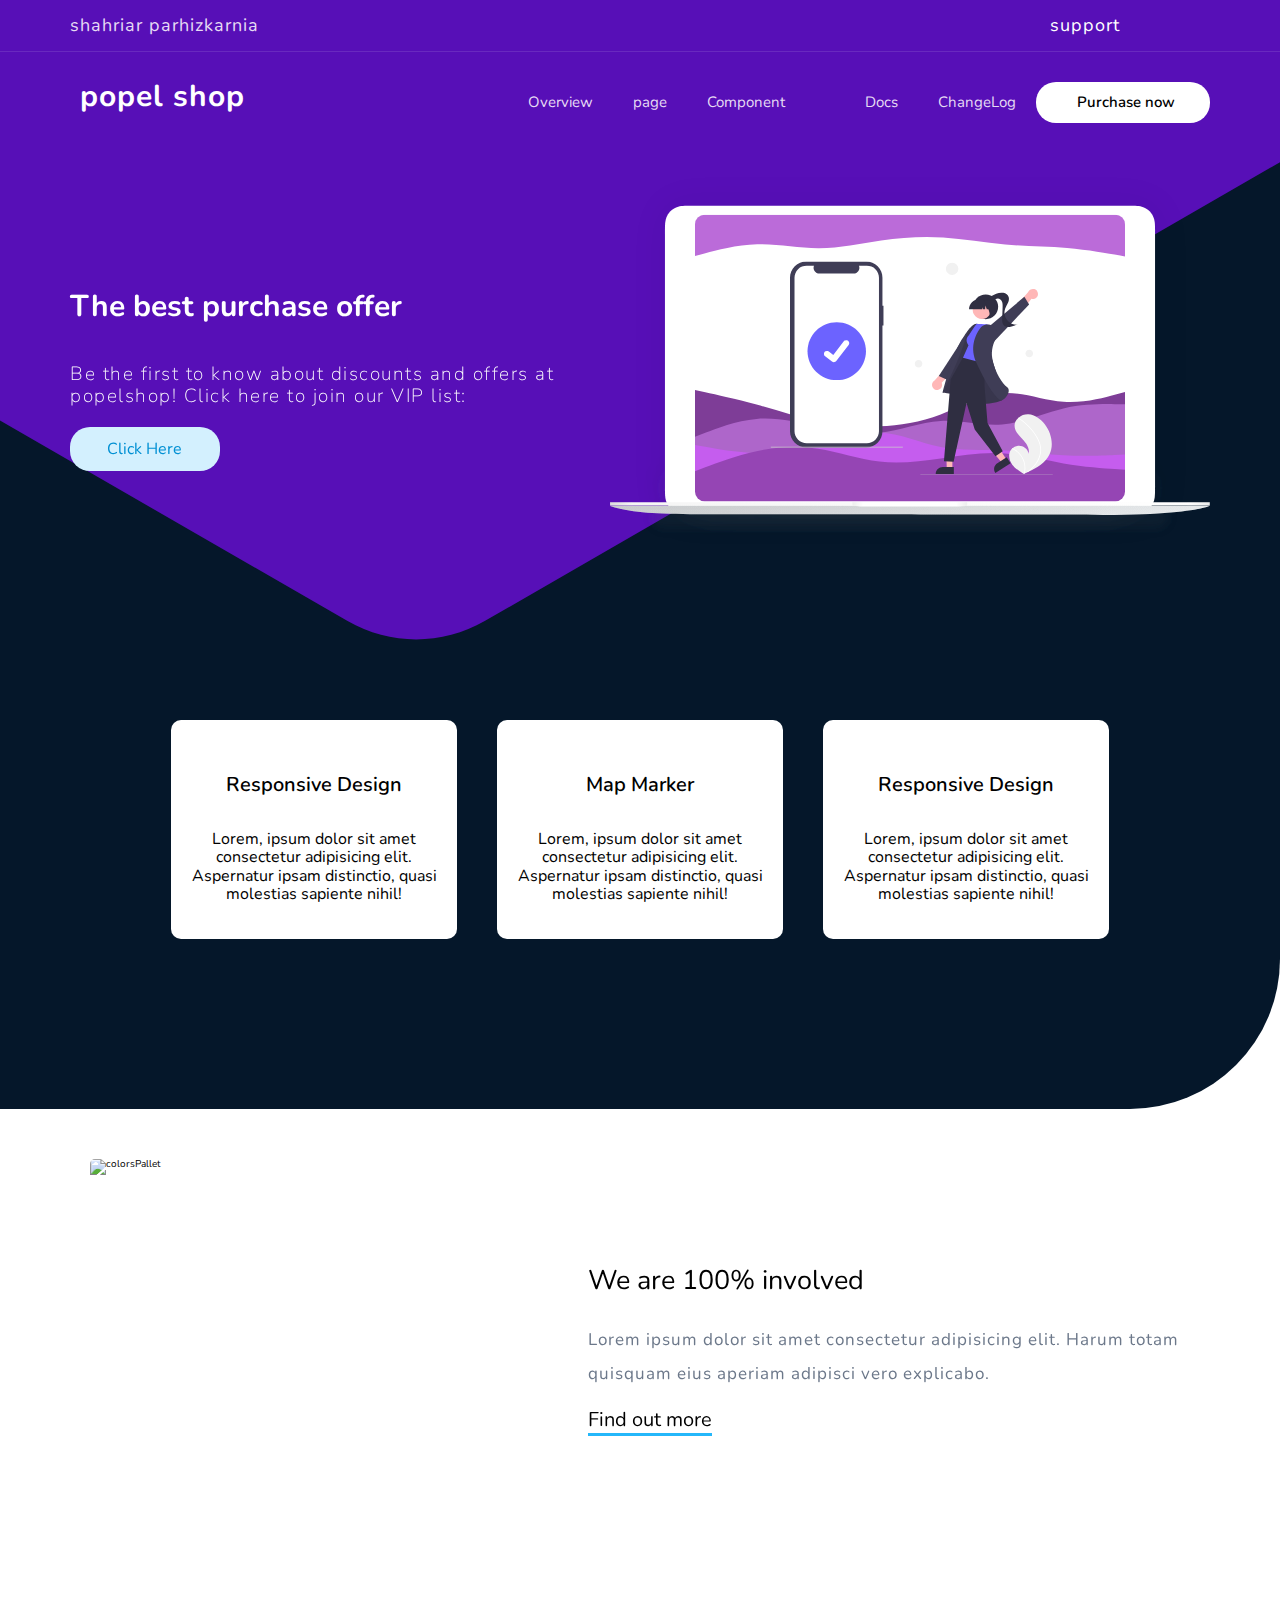
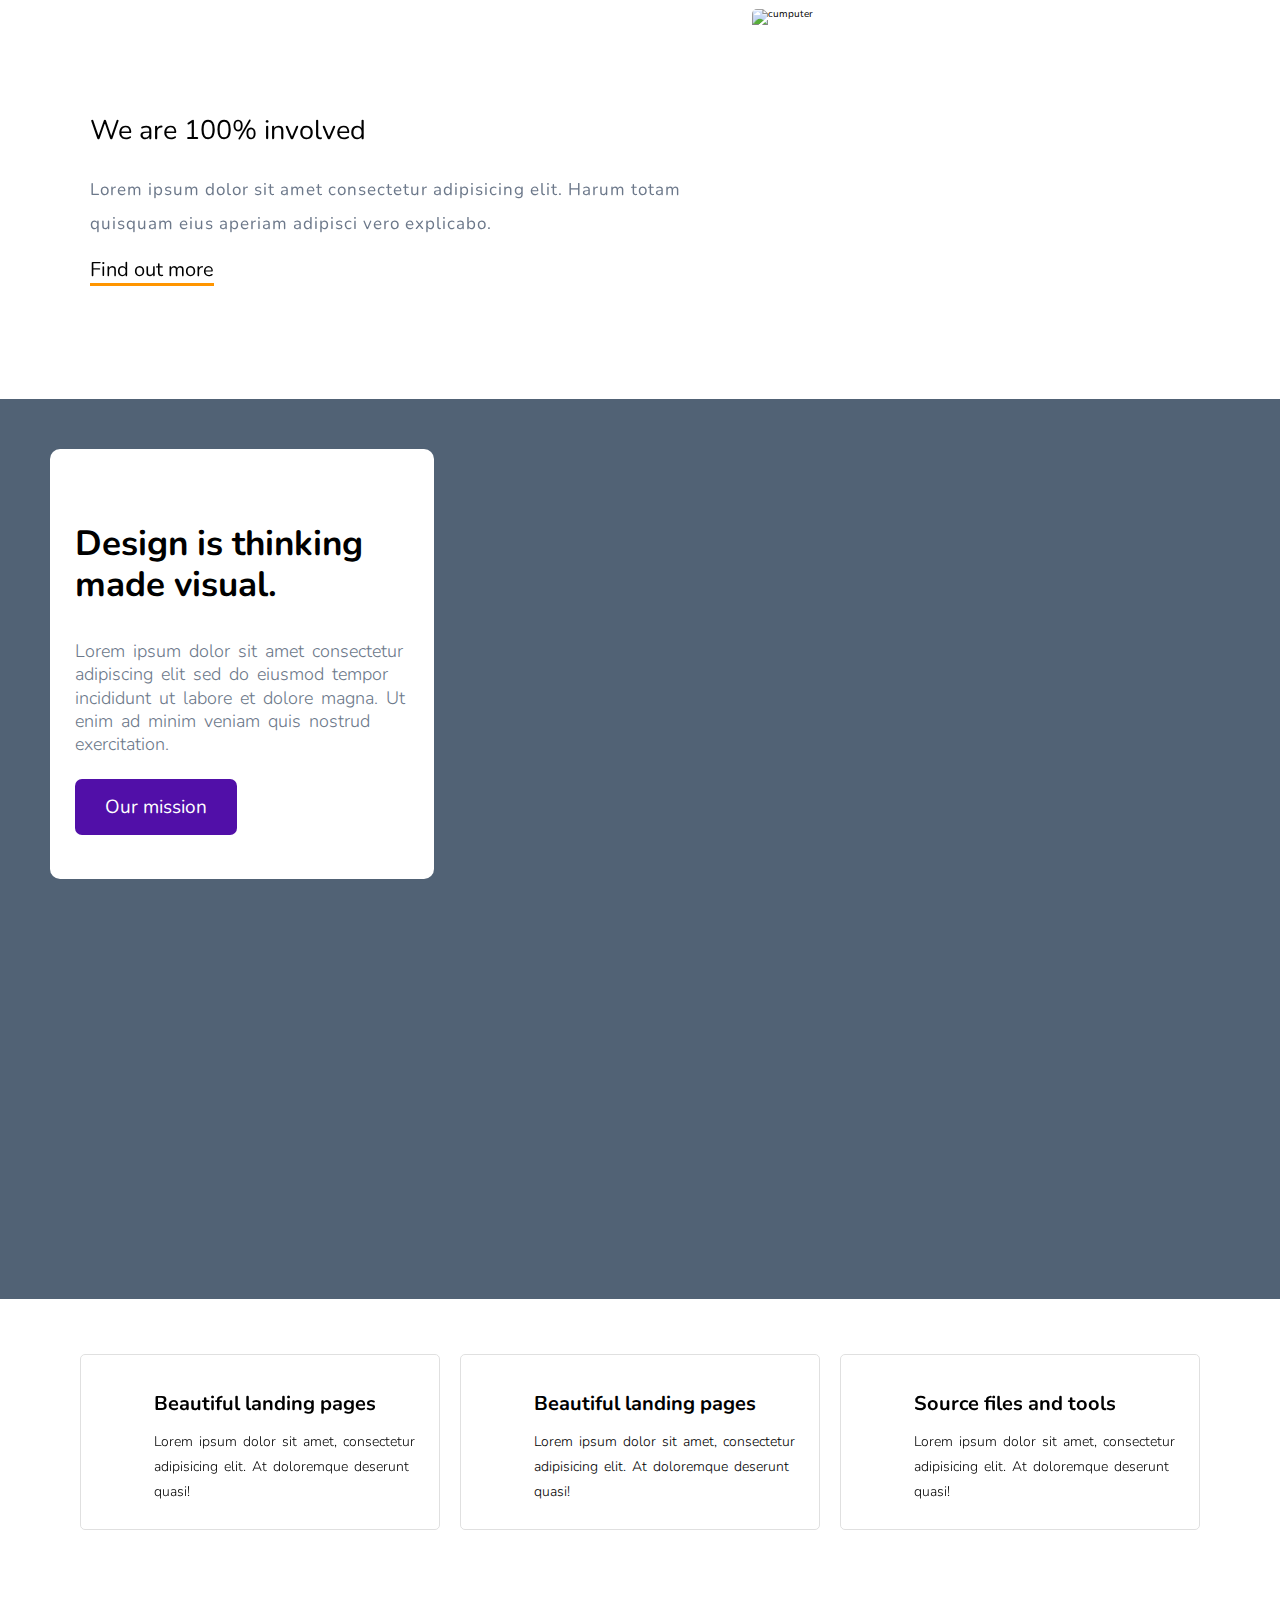
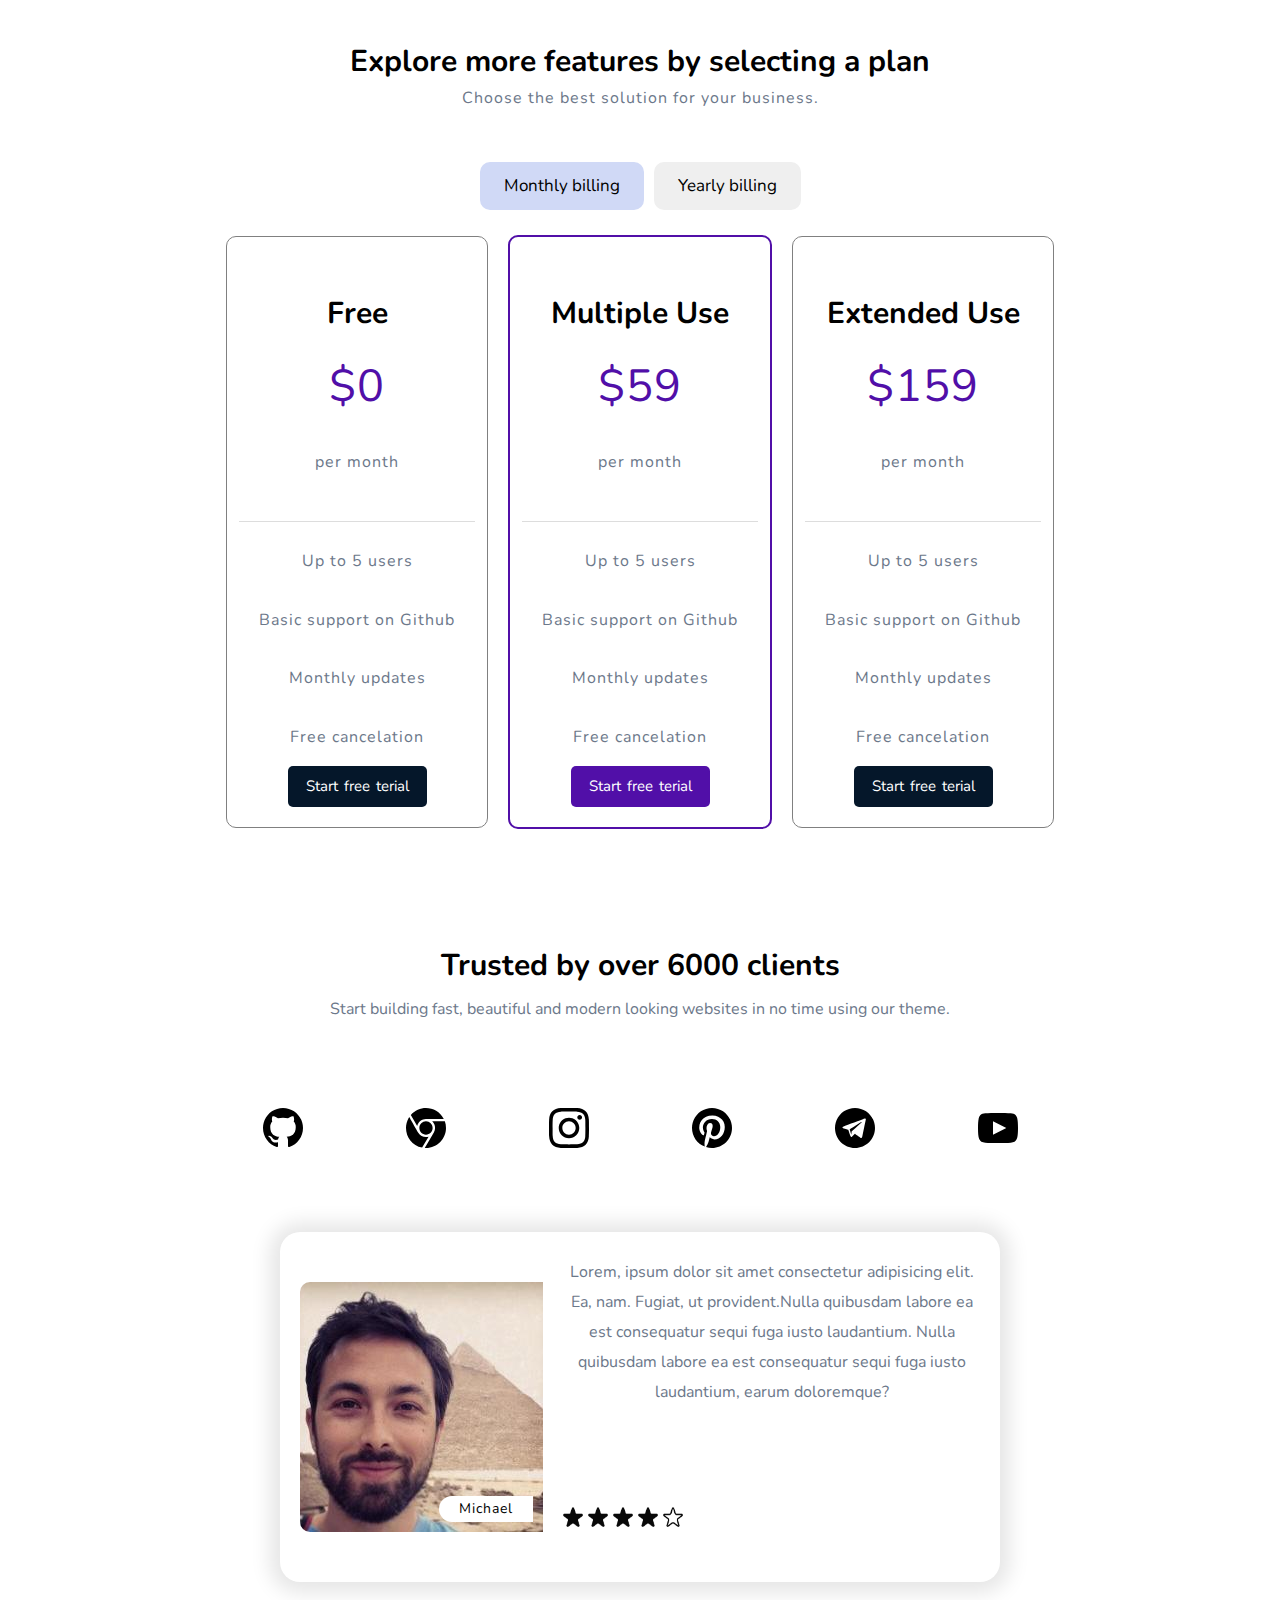
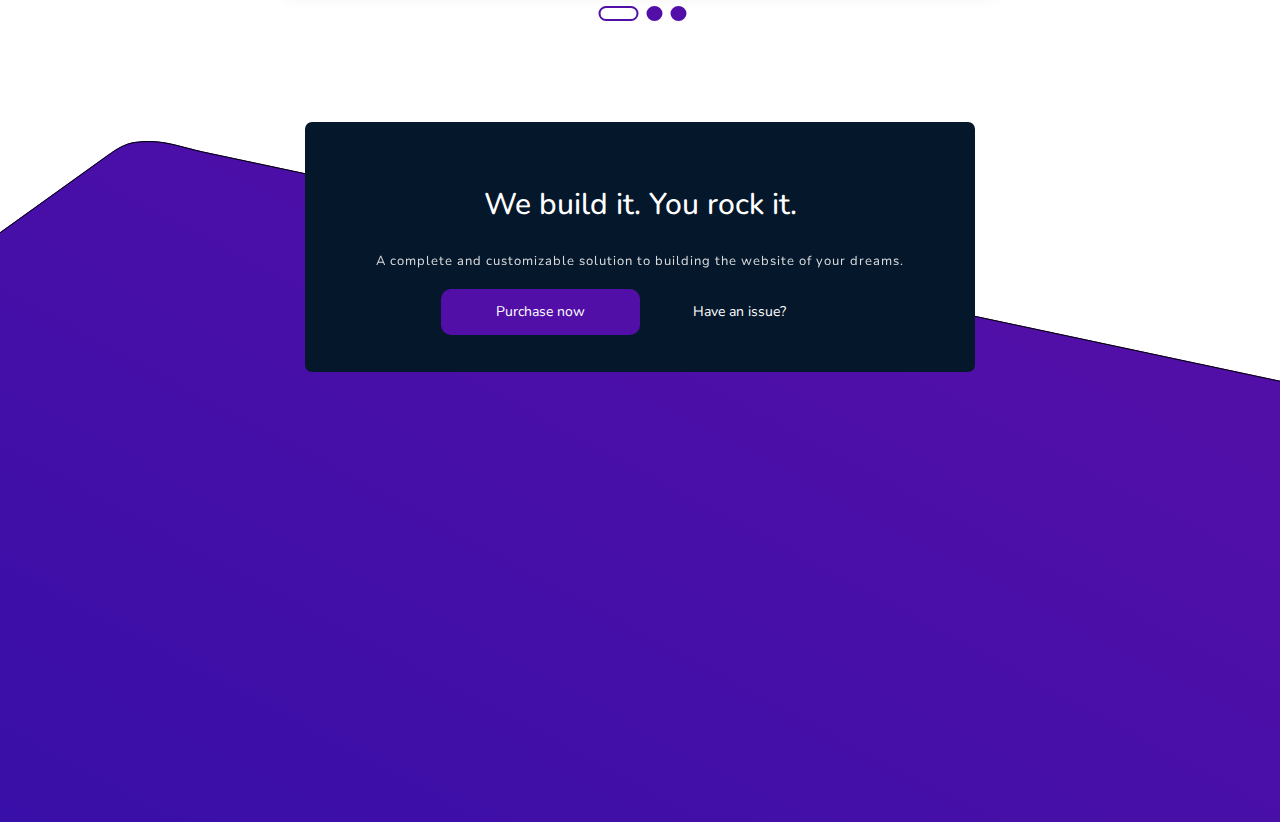
==== index.html @ 075097f4 "ok" ====
<!DOCTYPE html>
<html lang="en">
  <head>
    <meta charset="UTF-8" />
    <meta http-equiv="X-UA-Compatible" content="IE=edge" />
    <meta name="viewport" content="width=device-width, initial-scale=1.0" />
    <title>Document</title>
    <link
      rel="stylesheet"
      href="https://pro.fontawesome.com/releases/v5.10.0/css/all.css"
      integrity="sha384-AYmEC3Yw5cVb3ZcuHtOA93w35dYTsvhLPVnYs9eStHfGJvOvKxVfELGroGkvsg+p"
      crossorigin="anonymous"
    />
    <link rel="stylesheet" href="https://unpkg.com/aos@next/dist/aos.css" />
    <link rel="stylesheet" href="style.css" />
    <link rel="stylesheet" href="normalize.css">
  </head>
  <body>
    <header class="navBar-parent">
      <div class="navBar-svg">
        <div class="nav-head max-width-1140">
          <div class="">
            <span class="nav-head-txt">shahriar parhizkarnia</span>
          </div>
          <div class="">
            <span class="nav-head-txt fas-hover">support</span>
            <a href="https:google.com"><i class="fas fa-search"></i></a>
            <a href="https:google.com"><i class="fas fa-shopping-cart"></i></a>
            <a href="https:google.com"><i class="fas fa-user-alt"></i></a>
          </div>
        </div>
        <div class="line"></div>
        
        <div class="mobile-menu__screen"></div>
        <nav id="sidenav" class="nav-bottom max-width-1140 sidenav ">
              <div class="fab-logo">
                <div class="">
                  <i class="fab fa-atlassian"></i>
                  <span class="logo-text">popel shop</span>
                </div>
              <img id="mav-menu"  class="nav-menu " width="30px" height="30px" src="./svg/menu.svg"alt="">
            </div>
          <nav id="nav-bottom-list" class="nav-bottom-list">
            <ul class="">
              <a href="https://google.com"><li>Overview</li></a>
              <li class="nav-page-style">
                page
           
                <ul class="dropdown ">
                    <div class="dropdown-parent">
                      <img src="./svg/landingpage.svg" alt="" />
                      <div class="dropdown-child">
                        <p>Landing Page</p>
                        <span>Create your Landing page.</span>
                      </div>
                    </div>
                    <div class="dropdown-parent">
                      <img src="./svg/secoundarypage.svg" alt="" />
                      <div class="dropdown-child">
                        <p>Secondary Pages</p>
                        <span>Create your Secondary Pages.</span>
                      </div>
                    </div>
                    <div class="dropdown-parent">
                      <a href="https://google.com">
                      <img src="./svg/accountpage.svg" alt="" />
                      <div class="dropdown-child">
                        <p>Account Pages</p>
                        <span>Account management made easy.</span>
                      </a>
                      </div>
                    </div>
                    <div class="dropdown-parent">
                      <img src="./svg/shoppage.svg" alt="" />
                      <div class="dropdown-child">
                        <p>Shop Pages</p>
                        <span>Explore the full ecommerce website flow.</span>
                      </div>
                    </div>
                </ul>
              </li>
              <li>Component</li>
            </ul>
            <ul>
              <li>Docs</li>
              <li>ChangeLog</li>
              <div class="badge-purchase">
                <i class="fas fa-shopping-cart"></i>
                <a href="#plan"><li>Purchase now</li></a>
              </div>
            </ul>
          </nav>
        </nav>
        <div class="banner-grid max-width-1140 max-width-500 ">
          <div class="banner-text" data-aos="fade-right">
            <h4>The best purchase offer</h4>
            <p>
              Be the first to know about discounts and offers at popelshop! Click here to join our VIP list:
            </p>
            <a href="https://github.com/shahriarph" class="badge-button-header">Click Here</a>
          </div>
          <div class="banner-svg">
            <img class="loptop-svg" src="./svg/loptop.svg" alt="" />
  
            <svg class="peopel" width="900" height="600" viewBox="0 0 900 600" fill="none" xmlns="http://www.w3.org/2000/svg">
              <g id="layered-waves-haikei 1">
              <g clip-path="url(#clip0_0_3)">
              <path id="Vector" d="M0 367L21.5 371.7C43 376.3 86 385.7 128.8 397.5C171.7 409.3 214.3 423.7 257.2 432.5C300 441.3 343 444.7 385.8 442.8C428.7 441 471.3 434 514.2 418C557 402 600 377 642.8 373.7C685.7 370.3 728.3 388.7 771.2 391.8C814 395 857 383 878.5 377L900 371V601H878.5C857 601 814 601 771.2 601C728.3 601 685.7 601 642.8 601C600 601 557 601 514.2 601C471.3 601 428.7 601 385.8 601C343 601 300 601 257.2 601C214.3 601 171.7 601 128.8 601C86 601 43 601 21.5 601H0V367Z" fill="#7E3D97"/>
              <path id="Vector_2" d="M0 465L21.5 456.5C43 448 86 431 128.8 427.5C171.7 424 214.3 434 257.2 443.3C300 452.7 343 461.3 385.8 456.7C428.7 452 471.3 434 514.2 431.7C557 429.3 600 442.7 642.8 439.2C685.7 435.7 728.3 415.3 771.2 405.5C814 395.7 857 396.3 878.5 396.7L900 397V601H878.5C857 601 814 601 771.2 601C728.3 601 685.7 601 642.8 601C600 601 557 601 514.2 601C471.3 601 428.7 601 385.8 601C343 601 300 601 257.2 601C214.3 601 171.7 601 128.8 601C86 601 43 601 21.5 601H0V465Z" fill="#AE66CA"/>
              <path id="Vector_3" d="M0 482L21.5 486C43 490 86 498 128.8 499.2C171.7 500.3 214.3 494.7 257.2 483.2C300 471.7 343 454.3 385.8 455.8C428.7 457.3 471.3 477.7 514.2 486.2C557 494.7 600 491.3 642.8 493C685.7 494.7 728.3 501.3 771.2 503.7C814 506 857 504 878.5 503L900 502V601H878.5C857 601 814 601 771.2 601C728.3 601 685.7 601 642.8 601C600 601 557 601 514.2 601C471.3 601 428.7 601 385.8 601C343 601 300 601 257.2 601C214.3 601 171.7 601 128.8 601C86 601 43 601 21.5 601H0V482Z" fill="#C55DEE"/>
              <path id="Vector_4" d="M0 537L21.5 528.8C43 520.7 86 504.3 128.8 495C171.7 485.7 214.3 483.3 257.2 489.8C300 496.3 343 511.7 385.8 516.7C428.7 521.7 471.3 516.3 514.2 510.2C557 504 600 497 642.8 499.3C685.7 501.7 728.3 513.3 771.2 520.7C814 528 857 531 878.5 532.5L900 534V601H878.5C857 601 814 601 771.2 601C728.3 601 685.7 601 642.8 601C600 601 557 601 514.2 601C471.3 601 428.7 601 385.8 601C343 601 300 601 257.2 601C214.3 601 171.7 601 128.8 601C86 601 43 601 21.5 601H0V537Z" fill="#9545B4"/>
              <g id="undraw_order_confirmed_re_g0if 1" clip-path="url(#clip1_0_3)">
              <path id="Vector_5" d="M394.489 190.49H392.333V131.907C392.333 127.454 391.448 123.045 389.731 118.931C388.013 114.817 385.495 111.08 382.32 107.931C379.146 104.783 375.378 102.285 371.23 100.581C367.083 98.877 362.638 98 358.149 98H233.016C223.95 98 215.255 101.572 208.844 107.931C202.433 114.29 198.832 122.914 198.832 131.906V453.3C198.832 457.753 199.716 462.162 201.434 466.276C203.152 470.39 205.67 474.128 208.844 477.276C212.018 480.425 215.787 482.922 219.934 484.626C224.081 486.33 228.526 487.207 233.016 487.207H358.148C367.215 487.207 375.909 483.635 382.32 477.276C388.731 470.917 392.333 462.293 392.333 453.301V232.191H394.489V190.49Z" fill="#3F3D56"/>
              <path id="Vector_6" d="M359.528 106.821H343.194C343.945 108.648 344.232 110.63 344.029 112.592C343.826 114.555 343.139 116.438 342.03 118.075C340.921 119.712 339.422 121.054 337.667 121.982C335.912 122.909 333.953 123.395 331.965 123.395H260.278C258.289 123.395 256.33 122.909 254.575 121.982C252.82 121.054 251.321 119.712 250.212 118.075C249.103 116.438 248.416 114.555 248.213 112.592C248.01 110.63 248.297 108.648 249.048 106.821H233.792C230.44 106.821 227.12 107.476 224.023 108.749C220.926 110.021 218.112 111.886 215.741 114.238C213.371 116.589 211.49 119.38 210.207 122.452C208.924 125.524 208.264 128.817 208.264 132.142V453.065C208.264 456.39 208.924 459.683 210.207 462.755C211.49 465.827 213.371 468.618 215.741 470.969C218.112 473.321 220.926 475.186 224.023 476.458C227.12 477.731 230.44 478.386 233.792 478.386H359.528C362.88 478.386 366.2 477.731 369.297 476.458C372.394 475.186 375.208 473.321 377.579 470.969C379.95 468.618 381.83 465.827 383.113 462.755C384.396 459.683 385.056 456.39 385.056 453.065V132.142C385.056 128.817 384.396 125.524 383.113 122.452C381.83 119.38 379.95 116.589 377.579 114.238C375.208 111.886 372.394 110.021 369.297 108.749C366.2 107.476 362.88 106.821 359.528 106.821Z" fill="white"/>
              <path id="Vector_7" d="M434.596 487.262H158.724C158.532 487.262 158.348 487.187 158.212 487.052C158.076 486.917 158 486.735 158 486.544C158 486.354 158.076 486.171 158.212 486.036C158.348 485.902 158.532 485.826 158.724 485.826H434.596C434.788 485.826 434.972 485.902 435.108 486.036C435.244 486.171 435.32 486.354 435.32 486.544C435.32 486.735 435.244 486.917 435.108 487.052C434.972 487.187 434.788 487.262 434.596 487.262Z" fill="#CBCBCB"/>
              <g id="Group1">
              <path id="Ellipse 44" d="M296.66 346.266C330.43 346.266 357.805 319.113 357.805 285.617C357.805 252.122 330.43 224.968 296.66 224.968C262.89 224.968 235.515 252.122 235.515 285.617C235.515 319.113 262.89 346.266 296.66 346.266Z" fill="#6C63FF"/>
              <path id="Path 395" d="M290.601 308.753C289.225 308.755 287.886 308.314 286.786 307.495L286.717 307.444L272.348 296.541C271.682 296.035 271.123 295.404 270.704 294.684C270.284 293.963 270.012 293.168 269.902 292.344C269.792 291.519 269.847 290.681 270.064 289.878C270.281 289.074 270.655 288.321 271.165 287.66C271.675 287 272.311 286.446 273.038 286.03C273.764 285.614 274.565 285.344 275.397 285.235C276.228 285.126 277.073 285.18 277.883 285.395C278.693 285.61 279.453 285.981 280.118 286.487L289.426 293.567L311.42 265.106C311.93 264.446 312.567 263.892 313.292 263.476C314.018 263.06 314.819 262.79 315.65 262.681C316.481 262.572 317.326 262.627 318.136 262.841C318.946 263.056 319.705 263.427 320.37 263.933L320.372 263.935L320.235 264.123L320.376 263.935C321.718 264.958 322.596 266.467 322.817 268.132C323.039 269.796 322.585 271.48 321.556 272.813L295.686 306.275C295.087 307.046 294.318 307.67 293.437 308.098C292.556 308.527 291.588 308.748 290.607 308.745L290.601 308.753Z" fill="white"/>
              </g>
              <g id="Group2">
              <path id="Vector_8" d="M660.684 493.223C661.428 492.031 662.304 490.924 663.295 489.923C663.704 489.503 664.135 489.107 664.58 488.721C667.283 486.334 670.579 484.705 674.128 484C677.677 483.295 681.351 483.541 684.773 484.712C688.194 485.883 691.239 487.936 693.596 490.661C695.952 493.386 697.533 496.685 698.178 500.217C701.165 489.263 693.391 478.474 685.575 470.186C677.755 461.9 668.818 452.812 668.863 441.459C668.885 435.142 672 429.506 676.704 425.328C676.849 425.201 676.994 425.075 677.142 424.953C682.827 420.119 690.142 417.591 697.625 417.873C711.526 418.611 723.664 427.879 732.094 438.871C745.662 456.558 751.608 481.386 742.109 501.52C733.754 519.228 715.935 529.744 697.749 538.198C695.209 539.378 692.675 540.524 690.145 541.633C690.129 541.637 690.11 541.649 690.094 541.654C689.972 541.707 689.85 541.76 689.736 541.815C689.214 542.043 688.692 542.271 688.174 542.497L688.414 542.653L689.162 543.133C688.902 542.977 688.646 542.826 688.387 542.67C688.31 542.623 688.228 542.579 688.151 542.531C679.219 537.215 670.163 531.592 663.992 523.293C657.593 514.676 655.019 502.333 660.684 493.223Z" fill="#F1F1F1"/>
              <path id="Vector_9" d="M720.278 473.212C722.256 477.675 723.567 482.4 724.17 487.238C724.645 491.552 724.466 495.913 723.641 500.175C721.867 508.933 717.999 517.14 712.362 524.107C708.109 529.396 703.199 534.13 697.749 538.198C695.209 539.378 692.675 540.524 690.145 541.633C690.129 541.637 690.11 541.649 690.094 541.654C689.972 541.707 689.85 541.76 689.736 541.815C689.214 542.043 688.692 542.271 688.174 542.497L688.414 542.653L689.162 543.133C688.903 542.977 688.646 542.826 688.387 542.67C688.31 542.623 688.228 542.579 688.151 542.531C690.117 535.711 690.406 528.523 688.994 521.57C687.582 514.616 684.51 508.1 680.036 502.566C675.538 497.102 669.802 492.77 663.295 489.923C663.704 489.503 664.135 489.107 664.58 488.721C667.086 489.863 669.486 491.222 671.751 492.782C679.851 498.336 685.934 506.329 689.098 515.578C691.924 523.969 692.276 532.985 690.116 541.568C690.564 541.277 691.014 540.979 691.452 540.682C699.773 535.116 707.441 528.432 713.218 520.235C718.2 513.307 721.388 505.27 722.502 496.833C723.609 487.615 721.284 478.552 717.135 470.327C712.554 461.529 706.781 453.393 699.977 446.146C693.143 438.698 685.417 432.108 676.969 426.523C676.779 426.396 676.645 426.2 676.596 425.978C676.546 425.756 676.585 425.523 676.704 425.328C676.794 425.151 676.952 425.016 677.142 424.953C677.239 424.929 677.34 424.926 677.437 424.946C677.535 424.965 677.627 425.007 677.707 425.066C678.749 425.757 679.783 426.453 680.805 427.17C689.312 433.145 697.038 440.145 703.805 448.009C710.344 455.59 716.295 464.012 720.278 473.212Z" fill="white"/>
              </g>
              <path id="Ellipse 44_2" d="M538.169 126.161C545.341 126.161 551.154 120.394 551.154 113.281C551.154 106.167 545.341 100.4 538.169 100.4C530.997 100.4 525.183 106.167 525.183 113.281C525.183 120.394 530.997 126.161 538.169 126.161Z" fill="#F1F1F1"/>
              <path id="Ellipse 44_3" d="M699.637 298.528C704.01 298.528 707.554 295.012 707.554 290.675C707.554 286.338 704.01 282.822 699.637 282.822C695.265 282.822 691.72 286.338 691.72 290.675C691.72 295.012 695.265 298.528 699.637 298.528Z" fill="#F1F1F1"/>
              <path id="Ellipse 44_4" d="M467.934 320.074C472.306 320.074 475.851 316.558 475.851 312.221C475.851 307.884 472.306 304.368 467.934 304.368C463.561 304.368 460.017 307.884 460.017 312.221C460.017 316.558 463.561 320.074 467.934 320.074Z" fill="#F1F1F1"/>
              <path id="Vector_10" d="M472.404 544H748.276C748.468 544 748.652 543.924 748.788 543.79C748.924 543.655 749 543.472 749 543.282C749 543.091 748.924 542.909 748.788 542.774C748.652 542.639 748.468 542.564 748.276 542.564H472.404C472.212 542.564 472.028 542.639 471.892 542.774C471.756 542.909 471.68 543.091 471.68 543.282C471.68 543.472 471.756 543.655 471.892 543.79C472.028 543.924 472.212 544 472.404 544Z" fill="#CBCBCB"/>
              <path id="Vector_11" d="M717.832 167.403C718.194 164.852 717.6 162.258 716.163 160.112C714.726 157.966 712.545 156.418 710.034 155.761C707.522 155.103 704.855 155.382 702.538 156.545C700.22 157.708 698.413 159.673 697.459 162.069L675.073 187.525L681.641 205.722L704.155 175.978C705.624 176.445 707.178 176.586 708.708 176.393C710.239 176.199 711.708 175.675 713.012 174.858C714.316 174.04 715.423 172.949 716.256 171.661C717.089 170.373 717.627 168.919 717.832 167.403Z" fill="#FFB7B7"/>
              <path id="Vector_12" d="M625.037 266.452L699.348 187.789L689.324 171.983L596.12 250.169L625.037 266.452Z" fill="#3F3D56"/>
              <path id="Vector_13" d="M608.452 218.657C622.848 218.657 634.518 207.081 634.518 192.802C634.518 178.523 622.848 166.947 608.452 166.947C594.056 166.947 582.385 178.523 582.385 192.802C582.385 207.081 594.056 218.657 608.452 218.657Z" fill="#2F2E41"/>
              <path id="Vector_14" d="M610.547 178.196C616.156 172.554 622.944 168.201 630.432 165.442C635.239 163.675 640.471 162.584 645.497 163.587C650.522 164.59 655.275 168.038 656.677 172.929C657.823 176.928 656.639 181.234 654.86 184.999C653.081 188.763 650.706 192.254 649.267 196.159C647.799 200.144 647.357 204.429 647.983 208.626C648.608 212.823 650.28 216.798 652.847 220.191C655.414 223.585 658.795 226.288 662.682 228.057C666.57 229.825 670.841 230.603 675.109 230.319C670.171 230.975 665.619 233.277 660.793 234.502C655.967 235.727 650.27 235.644 646.684 232.214C642.889 228.586 642.813 222.686 642.996 217.461C643.269 209.693 643.542 201.926 643.815 194.159C643.954 190.198 644.072 186.11 642.632 182.412C641.192 178.715 637.769 175.478 633.773 175.511C630.745 175.537 628.064 177.357 625.636 179.151C623.207 180.946 620.636 182.861 617.62 183.127C614.603 183.394 611.159 181.18 611.385 178.184L610.547 178.196Z" fill="#2F2E41"/>
              <path id="Vector_15" d="M509.449 366.406C506.946 367.096 504.276 366.851 501.943 365.718C499.611 364.585 497.778 362.643 496.793 360.259C495.808 357.876 495.738 355.216 496.597 352.785C497.457 350.354 499.185 348.32 501.456 347.069L523.975 321.729L543.021 325.81L516.233 351.836C516.891 353.22 517.236 354.73 517.242 356.26C517.249 357.79 516.917 359.303 516.27 360.692C515.623 362.081 514.677 363.313 513.499 364.3C512.32 365.287 510.938 366.006 509.449 366.406H509.449Z" fill="#FFB7B7"/>
              <path id="Vector_16" d="M583.537 275.685L527.41 345.566L510.302 337.775L576.272 235.902L583.537 275.685Z" fill="#3F3D56"/>
              <path id="Vector_17" d="M538.753 486.696L525.376 486.488L526.985 531.71H538.75L538.753 486.696Z" fill="#FFB7B7"/>
              <path id="Vector_18" d="M541.752 527.899L518.581 527.899H518.58C514.663 527.899 510.908 529.442 508.138 532.189C505.369 534.935 503.813 538.661 503.813 542.545V543.021L541.751 543.022L541.752 527.899Z" fill="#2F2E41"/>
              <path id="Vector_19" d="M627.319 474.702L612.707 484.007L641.936 518.886L651.837 512.581L627.319 474.702Z" fill="#FFB7B7"/>
              <path id="Vector_20" d="M652.287 507.766L632.788 520.183L632.788 520.184C629.492 522.282 627.172 525.594 626.338 529.389C625.504 533.184 626.224 537.153 628.34 540.422L628.599 540.822L660.524 520.492L652.287 507.766Z" fill="#2F2E41"/>
              <path id="Vector_21" d="M632.525 336.614C632.525 336.614 600.058 229.655 589.624 228.209C579.19 226.764 562.378 255.654 562.378 255.654C540.581 283.238 518.106 372.591 518.106 372.591C518.106 372.591 555.574 374.917 582.963 389.371C610.353 403.824 642.676 388.639 642.676 388.639L632.525 336.614Z" fill="#3F3D56"/>
              <path id="Vector_22" opacity="0.1" d="M632.525 336.614C632.525 336.614 600.058 229.655 589.624 228.209C579.19 226.764 566.648 255.947 566.648 255.947C555.787 300.475 518.106 372.591 518.106 372.591C518.106 372.591 555.574 374.917 582.963 389.371C610.353 403.824 642.676 388.639 642.676 388.639L632.525 336.614Z" fill="black"/>
              <path id="Vector_23" d="M605.888 304.612V358.358L612.265 436.214L644.124 495.106L628.919 505.879L585.474 449.86L568.291 394.236L541.306 517.37L521.032 515.934L535.112 345.21L561.831 297.156L605.888 304.612Z" fill="#2F2E41"/>
              <path id="Vector_24" d="M573.153 252.627C563.016 262.682 572.429 273.455 572.429 273.455L560.844 299.31L606.46 311.52L622.402 240.865L611.541 229.374C589.819 228.655 589.807 228.209 589.807 228.209C586.001 231.903 573.153 252.627 573.153 252.627Z" fill="#6C63FF"/>
              <path id="Vector_25" d="M624.239 233.545C622.167 232.028 619.812 230.934 617.311 230.326C614.81 229.718 612.212 229.608 609.668 230.003C607.124 230.398 604.684 231.29 602.49 232.627C600.296 233.964 598.391 235.719 596.885 237.792C585.418 253.629 574.814 279.204 589.424 311.099C612.883 362.313 633.298 388.531 641.597 388.528C641.96 388.531 642.32 388.475 642.664 388.362C647.772 386.643 655.158 378.069 656.495 370.513C656.974 367.809 656.86 364.042 653.6 361.455C644.233 354.024 627.419 330.887 622.173 300.434C619.275 283.607 624.896 268.279 630.122 258.384C632.33 254.29 632.976 249.543 631.941 245.015C630.907 240.487 628.262 236.48 624.491 233.729V233.729L624.239 233.545Z" fill="#3F3D56"/>
              <path id="Vector_26" d="M609.792 216.117C619.091 211.075 622.508 199.511 617.425 190.288C612.342 181.065 600.684 177.675 591.385 182.717C582.086 187.759 578.669 199.323 583.752 208.546C588.835 217.769 600.494 221.159 609.792 216.117Z" fill="#FFB7B7"/>
              <path id="Vector_27" d="M573.604 197.978H601.311L601.595 194.032L603.015 197.978H607.282L607.845 190.158L610.66 197.978H618.915V197.591C618.909 192.146 616.726 186.927 612.845 183.077C608.964 179.227 603.702 177.062 598.213 177.056H594.306C588.818 177.062 583.555 179.227 579.674 183.077C575.793 186.927 573.61 192.146 573.604 197.591V197.978Z" fill="#2F2E41"/>
              <path id="Vector_28" d="M614.73 212.16L626.554 208.355V179.874H604.22L604.773 180.422C612.466 188.043 621.022 215.08 614.73 212.16Z" fill="#2F2E41"/>
              </g>
              <g id="Vector_29" style="mix-blend-mode:darken">
              <path id="Vector_30" d="M909 89L887.285 85.1457C865.57 81.1746 822.14 73.466 778.912 69.7285C735.583 65.991 692.557 66.4582 649.228 62.4871C606 58.6328 562.57 50.457 519.342 47.7707C476.013 44.9676 432.987 47.7707 389.658 53.9609C346.43 60.1512 303 69.9621 259.772 70.0789C216.443 70.3125 173.417 60.9687 130.088 62.1367C86.86 63.3047 43.43 74.9844 21.715 80.8242L8.58307e-06 86.6641V0.234357H21.715C43.43 0.234357 86.86 0.234357 130.088 0.234357C173.417 0.234357 216.443 0.234357 259.772 0.234357C303 0.234357 346.43 0.234357 389.658 0.234357C432.987 0.234357 476.013 0.234357 519.342 0.234357C562.57 0.234357 606 0.234357 649.228 0.234357C692.557 0.234357 735.583 0.234357 778.912 0.234357C822.14 0.234357 865.57 0.234357 887.285 0.234357H909V89Z" fill="#BB6BD9"/>
              </g>
              </g>
              </g>
              <defs>
              <clipPath id="clip0_0_3">
              <rect width="900" height="600" rx="20" fill="white"/>
              </clipPath>
              <clipPath id="clip1_0_3">
              <rect width="591" height="446" fill="white" transform="translate(158 98)"/>
              </clipPath>
              </defs>
              </svg>
             

          </div>
        </div>
      </div>
      <section class="slice max-width-1140">
        <div class="slice-parent">
          <div class="sub-slice">
            <i class="fab fa-squarespace"></i>
            <h5>Responsive Design</h5>
            <p>Lorem, ipsum dolor sit amet consectetur adipisicing elit. Aspernatur ipsam distinctio, quasi molestias sapiente nihil!</p>
          </div>
          <div class="sub-slice">
            <i class="fas fa-map-marker"></i>
            <h5>Map Marker</h5>
            <p>Lorem, ipsum dolor sit amet consectetur adipisicing elit. Aspernatur ipsam distinctio, quasi molestias sapiente nihil!</p>
          </div>
          <div class="sub-slice">
            <i class="fas fa-bezier-curve"></i>
            <h5>Responsive Design</h5>
            <p>Lorem, ipsum dolor sit amet consectetur adipisicing elit. Aspernatur ipsam distinctio, quasi molestias sapiente nihil!</p>
          </div>
        </div>
      </section>
    </header> 
    <section class="preview-site max-width-1140">
      <div class="sub-preview">
        <img class="sub-preview-img" src="https://images.unsplash.com/photo-1642091127753-300f6b462934?ixlib=rb-1.2.1&ixid=MnwxMjA3fDB8MHxwaG90by1wYWdlfHx8fGVufDB8fHx8&auto=format&fit=crop&w=1170&q=80" alt="colorsPallet">
        <div class="sub-preview-content pad-left"  data-aos="fade-up">
          <div>
            <h3>We are 100% involved</h3>
            <p>Lorem ipsum dolor sit amet consectetur adipisicing elit. Harum totam quisquam eius aperiam adipisci vero explicabo.
            </p>
            <a class="sub-preview-a1" href="">Find out more</a>
          </div>
        </div>
      </div>
      <div class="sub-preview">
        <div class="sub-preview-content" data-aos="fade-up">
          <div>
            <h3>We are 100% involved</h3>
            <p>Lorem ipsum dolor sit amet consectetur adipisicing elit. Harum totam quisquam eius aperiam adipisci vero explicabo.
            </p>
            <a class="sub-preview-a2" href="">Find out more</a>
          </div>
        </div>
        <img class="sub-preview-img" src="https://images.unsplash.com/photo-1593642532009-6ba71e22f468?ixlib=rb-1.2.1&ixid=MnwxMjA3fDF8MHxwaG90by1wYWdlfHx8fGVufDB8fHx8&auto=format&fit=crop&w=1169&q=80" alt="cumputer">
      </div>
    </section>
    <!-- team-work -->
    <section class="team-work">
      <div class="team-work-fillter"></div>
      <div class="team-work-container">
        <div class="team-work-content">
          <h3>Design is thinking made visual.</h3>
          <p>Lorem ipsum dolor sit amet consectetur adipiscing elit sed do eiusmod tempor incididunt ut labore et dolore magna. Ut enim ad minim veniam quis nostrud exercitation.</p>
          <a href="">Our mission</a>
        </div>
      </div>
    </section>
    <!-- slice-work -->
    <section class="slice-work max-width-1140">
        <div class="sub-slice-work" data-aos="zoom-in">
          <i class="fas fa-columns"></i>
          <div class="slice-work-content">
            <h4>Beautiful landing pages</h4>
            <p>Lorem ipsum dolor sit amet, consectetur adipisicing elit. At doloremque deserunt quasi!</p>
          </div>
        </div>
        <div class="sub-slice-work">
          <i class="fas fa-shopping-basket"></i>
          <div class="slice-work-content">
            <h4>Beautiful landing pages</h4>
            <p>Lorem ipsum dolor sit amet, consectetur adipisicing elit. At doloremque deserunt quasi!</p>
          </div>
        </div>
        <div class="sub-slice-work" data-aos="zoom-in">
          <i class="fas fa-cogs"></i>
          <div class="slice-work-content">
            <h4>Source files and tools</h4>
            <p>Lorem ipsum dolor sit amet, consectetur adipisicing elit. At doloremque deserunt quasi!</p>
          </div>
      </div>
    </section>
    <!--  -->
    <section class="plan" >
      <h4>Explore more features by selecting a plan</h4>
      <span>Choose the best solution for your business.</span>
      <div class="plan-button">
        <button id="monthly-btn" class="btn-plan" autofocus>Monthly billing</button>
        <button id="yearly-btn" class="btn-plan">Yearly billing</button>
      </div>
      <div class="plan-container"id="plan">
        <div class="sub-plan gray-border">
          <h4>Free</h4>
          <span class="plan-span-price">$0</span>
          <span class="pad-bottom">per month</span>
          <div class="span-line"></div>
          <span class="pad-top">Up to 5 users</span>
          <span>Basic support on Github</span>
          <span>Monthly updates</span>
          <span>Free cancelation</span>
          <button class="plan-button-terial plan-btn-gray ">Start free terial</button>
        </div>
        <div class="sub-plan parpol-border">
          <h4>Multiple Use</h4>
          <span class="plan-span-price" id="plan-span-price1">$59</span>
          <span class="pad-bottom">per month</span>
          <div class="span-line"></div>
          <span class="pad-top">Up to 5 users</span>
          <span>Basic support on Github</span>
          <span>Monthly updates</span>
          <span>Free cancelation</span>
          <button class="plan-button-terial plan-btn-parpol">Start free terial</button>
        </div>
        <div class="sub-plan  gray-border">
          <h4>Extended Use</h4>
          <span class="plan-span-price" id="plan-span-price2">$159</span>
          <span class="pad-bottom">per month</span>
          <div class="span-line"></div>
          <span class="pad-top">Up to 5 users</span>
          <span>Basic support on Github</span>
          <span>Monthly updates</span>
          <span>Free cancelation</span>
          <button class="plan-button-terial plan-btn-gray ">Start free terial</button>
        </div>
      </div>
    </section>
    <section class="social">
      <h5>Trusted by over 6000 clients</h5>
      <p>Start building fast, beautiful and modern looking websites in no time using our theme.</p>
      <div class="social-media">
        <div class="bluring">
          <img class="social-img animatio1" src="./svg/social_media/github.svg" alt="">
          <img class="social-img animatio2" src="./svg/social_media/google.svg" alt="">
          <img class="social-img animatio1" src="./svg/social_media/instagram.svg" alt="">
          <img class="social-img animatio1" src="./svg/social_media/pinterest.svg" alt="">
          <img class="social-img animatio2" src="./svg/social_media/telegram.svg" alt="">
          <img class="social-img animatio2" src="./svg/social_media/youtube.svg" alt="">
        </div> 
        <a href="#" class="hello plan-button-terial plan-btn-gray ">See all customers</a>
      </div>
      <div class="testimonials-slider">
        <div class="wrapper">
          <div class="testimonials-card">
            <div class="card-thumb">
              <img src="./image/11.jpg " class="client-img" alt="" />
              <span class="client-name">Michael</span>
            </div>
            <div class="card-body">
              <p class="review">
                Lorem, ipsum dolor sit amet consectetur adipisicing elit. Ea, nam.
                Fugiat, ut provident.Nulla quibusdam labore ea est consequatur
                sequi fuga iusto laudantium. Nulla quibusdam labore ea est consequatur
                sequi fuga iusto laudantium, earum doloremque?
              </p>
              <div class="rating">
                <img src="./image/star-fill.png" class="star" alt="" />
                <img src="./image/star-fill.png" class="star" alt="" />
                <img src="./image/star-fill.png" class="star" alt="" />
                <img src="./image/star-fill.png" class="star" alt="" />
                <img src="./image/star-no-fill.png" class="star" alt="" />
              </div>
            </div>
          </div>
          <div class="testimonials-card">
            <div class="card-thumb">
              <img src="./image/12.jpg" class="client-img" alt="" />
              <span class="client-name">Georgette G. Olsson</span>
            </div>
            <div class="card-body">
              <p class="review">
                Lorem, ipsum dolor sit amet consectetur adipisicing elit. Ea, nam.
                Fugiat, ut provident. Nulla quibusdam labore ea est consequatur
                sequi fuga iusto laudantium, earum doloremque?
              </p>
              <div class="rating">
                <img src="./image/star-fill.png" class="star" alt="" />
                <img src="./image/star-fill.png" class="star" alt="" />
                <img src="./image/star-fill.png" class="star" alt="" />
                <img src="./image/star-fill.png" class="star" alt="" />
                <img src="./image/star-no-fill.png" class="star" alt="" />
              </div>
            </div>
          </div>
          <div class="testimonials-card">
            <div class="card-thumb">
              <img src="./image/13.png" class="client-img" alt="" />
              <span class="client-name">Julie P. Pelzer</span>
            </div>
            <div class="card-body">
              <p class="review">
                Lorem ipsum dolor sit amet consectetur adipisicing elit. Iste esse illum sed non beatae ullam veniam dolores placeat mollitia facilis excepturi, voluptatibus exercitationem est molestias cumque blanditiis ipsam eum ipsum repellat recusandae ipsa voluptas maiores quisquam? Est quae illum ipsam!
              </p>
              <div class="rating">
                <img src="./image/star-fill.png" class="star" alt="" />
                <img src="./image/star-fill.png" class="star" alt="" />
                <img src="./image/star-fill.png" class="star" alt="" />
                <img src="./image/star-fill.png" class="star" alt="" />
                <img src="./image/star-fill.png" class="star" alt="" />
              </div>
            </div>
          </div>
          <div class="indicators">
            <button class="active"></button>
            <button></button>
            <button></button>
          </div>
      </div>
    </section>
    <!-- footer -->
    <footer>
      <div class="footer-svg">
        <div class="footer-card">
          <div class="footer-card-content">
            <h3>We build it. You rock it.</h3>
            <span>A complete and customizable solution to building the website of your dreams.</span>
            <div class="footer-btn">
              <a href="#" class="btn-footer-button btn-footer-purchase">Purchase now</a>
              <a href="#" class="btn-footer-button">Have an issue?</a>
            </div>
          </div>
        </div>
      </div>
      
    </footer>

    <!-- scripts -->
    <script src="script.js"></script>
    <script src="https://unpkg.com/aos@next/dist/aos.js"></script>
    <script>
      AOS.init();
    </script>
    
  </body>
</html>
---- style.css ----
@import url("https://fonts.googleapis.com/css2?family=Nunito:ital,wght@0,200;0,300;0,400;1,600&display=swap");
@import "./normalize.css";
:root {
  --header-background: #05172a;
  --header-text-color: #e6dbf4;
  --sub-preview-content-p: #6c788a;
  --purpol: rgb(81, 15, 168);
  --plan-button-background: rgb(208, 217, 246);
  --plan-terial-button-background: rgb(5, 23, 42);
  --footer-card-background: #05172a;
}

html {
  font-size: 62.5%;
  box-sizing: border-box;
  scroll-behavior: smooth;
}

body {
  margin: 0;
  padding: 0;
  font-family: "Nunito", sans-serif;
  user-select: none;
}
.max-width-1140 {
  max-width: 1140px;
  margin: 0 auto;
}

.navBar-parent {
  height: max-content;
  background-color: var(--header-background);
  border-bottom-right-radius: 15rem;
}

span {
  letter-spacing: 1px;
}
.navBar-svg {
  height: 65rem;
  background-image: url(./svg/Untitled-copy.svg);
  background-position: 30% bottom;
  background-repeat: no-repeat;
}
.nav-head {
  padding: 1.5rem 2.5rem;
  display: flex;
  justify-content: space-between;
  align-items: center;
}
.nav-head-txt {
  color: var(--header-text-color);
  font-size: 1.8rem;
}

.nav-head .fas {
  color: var(--header-text-color);
  font-size: 1.4rem;
  padding: 0 1.5rem;
}
.nav-head .fas:hover {
  color: white;
  cursor: pointer;
  transition: 0.5s linear;
}

.nav-head .fas-hover {
  color: white;
  cursor: pointer;
}

.line {
  width: 100%;
  height: 1px;
  background-color: rgb(230, 219, 244, 0.13);
}

@media screen and (min-width: 600px) and (max-width: 1000px) {
  .nav-head-txt {
    font-size: 1.5rem;
  }
  .nav-head .fas {
    font-size: 1.2rem;
  }
  .nav-head,
  .nav-bottom {
    max-width: 800px;
  }
  .navBar-svg {
    background-image: none;
  }
}

@media screen and (min-width: 350px) and (max-width: 599px) {
  .nav-head-txt {
    font-size: 1.2rem;
  }
  .nav-head .fas {
    font-size: 1rem;
  }
  .nav-head,
  .nav-bottom {
    max-width: 500px;
  }
  .navBar-svg {
    background-image: none;
  }
}

/*    Nav BOTTOM   */
.nav-bottom {
  padding: 1rem 2.5rem;
  display: flex;
  align-items: center;
  justify-content: space-between;
}
.fab-logo {
  white-space: nowrap;
  display: flex;
  max-width: 90vw;
  align-items: center;
  justify-content: space-between;
}
.logo-text {
  font-size: 3rem;
  color: white;
  font-weight: 700;
  user-select: none;
}
.fa-atlassian {
  font-size: 3rem;
  color: white;
  padding-right: 1rem;
}

.nav-bottom-list {
  display: flex;
  flex-direction: row;
  justify-content: space-between;
  align-items: center;
}
ul {
  display: flex;
  justify-content: space-between;
}
li {
  padding: 0 2rem;
  list-style: none;
  color: white;
  white-space: nowrap;
}
.nav-bottom-list {
  margin-top: 1rem;
}
.nav-bottom-list ul:nth-of-type(1) {
  width: auto;
  justify-content: left;
  align-items: center;
}
.nav-bottom-list ul:nth-of-type(2) {
  align-items: center;
}
.nav-bottom-list li {
  font-size: 1.5rem;

  cursor: pointer;
  color: var(--header-text-color);
}

.nav-bottom-list li:hover {
  color: white;
}
.nav-bottom:nth-of-type(3) {
  justify-content: stretch;
  align-items: center;
}

@media screen and (min-width: 350px) and (max-width: 500px) {
  .logo-text {
    font-size: 1.5rem;
  }
  .fa-atlassian {
    font-size: 1.5rem;
  }
  .nav-bottom:nth-of-type(3) {
    justify-content: space-between;
    align-items: center;
  }
}

@media screen and (min-width: 501px) and (max-width: 1000px) {
  .logo-text {
    font-size: 2rem;
  }
  .fa-atlassian {
    font-size: 2rem;
  }
  .fab-logo {
    white-space: nowrap;
  }

  .nav-bottom:nth-of-type(3) {
    justify-content: space-between;
    align-items: center;
  }
}
.nav-menu {
  opacity: 0.8;
}
.nav-menu:hover {
  transform: scale(1.1);
  transition: all 0.3s;
  opacity: 1;
}
.nav-bottom-list:active {
  transition: ease-in-out 2s;
}
@media screen and (min-width: 1001px) and (max-width: 1200px) {
  .nav-bottom-list ul:nth-of-type(1) {
    width: auto;
  }
  .nav-menu {
    display: none;
  }
}
@media screen and (min-width: 1201px) {
  .nav-bottom-list ul:nth-of-type(1) {
    width: auto;
  }
  .nav-menu {
    display: none;
    position: fixed;
  }
}

.badge-purchase {
  display: flex;
  align-items: center;
  justify-content: center;
  background-color: white;
  border-radius: 2rem;
  padding: 1rem 1.5rem;
}
.badge-purchase li {
  color: black;
  font-weight: 600;
}
.badge-purchase li:hover {
  color: black;
}
.badge-purchase .fas {
  font-size: 1.6rem;
  padding: 0 0.3rem;
  color: black;
}
.badge-purchase:hover {
  filter: brightness(90%);
  cursor: pointer;
  color: black;
}
.dropdown-animate[data-toggle="hover"] .dropdown-menu {
  display: block;
  margin: 0;
  background-color: brown;
  transition: all 0.3s ease;
  transform: translateX(-16px) translateY(-3px) scale(0.97);
}
.list-group {
  display: flex;
  flex-direction: column;
  margin-bottom: 0;
  padding-left: 0;
}
.fa-bars {
  padding: 2rem;
}

/* menu hedear */
ul li a {
  text-decoration: none;
  color: black;
  margin: 1rem 0;
}
ul li {
  display: inline-block;
  position: relative;
  line-height: 21px;
  text-align: left;
}
.dropdown ul li a:hover {
  color: #fff;
}
ul li ul.dropdown {
  max-width: max-content;
  min-width: min-content;
  margin-top: 1.2rem;
  border-radius: 1rem;
  background: var(--header-text-color);
  display: none;
  position: absolute;
  z-index: 999;
  left: 0;
  padding: 1rem 3rem;
}
ul li ul.dropdown .fas {
  color: #05172a;
}
ul li:hover ul.dropdown {
  display: block;
}
ul li ul.dropdown li {
  display: block;
}

ul li ul.dropdown::before {
  position: absolute;
  z-index: -5;
  bottom: 100%;
  left: 20px;
  display: block;
  width: 16px;
  height: 16px;
  margin-top: 1rem;
  content: "";
  transform: rotate(-45deg) translateY(1rem);
  border-radius: 0.2rem;
  background: var(--header-text-color);
  box-shadow: none;
}
.pop-parent {
  display: block;
}
.dropdown-parent {
  padding: 1rem;
  display: flex;
  align-items: center;
  height: 4rem;
}
.dropdown-parent img {
  width: 4.5rem;
  height: 4rem;
}
.dropdown-parent :hover {
  color: #05172a;
}
.dropdown-child {
  margin-left: 3rem;
  margin-right: 3rem;
  color: #000;
}
.dropdown-child span {
  font-size: 1.1rem;
  font-weight: 400;
}
.dropdown-child p {
  margin: 0;
  font-size: 1.5rem;
}
.dropdown-child:hover {
  transform: scale(1.1);
  transition: transform 0.3s ease-in-out;
}

/* collapsible */
.sidenav {
  display: flex;
  top: 0;
  z-index: 1;
}
.sidenav ul li {
  display: block;
}
.nav-bottom-list {
  max-width: 90vw;
  display: flex;
  flex-direction: row;
  justify-content: space-between;
  align-items: center;
}
.nav-bottom-list a {
  text-decoration: none;
}
@media screen and (min-width: 300px) and (max-width: 1000px) {
  .nav-bottom-list {
    display: none;
    z-index: 999;
    background-color: var(--header-background);
    position: absolute;
    width: 85vw;
  }
  .sidenav {
    display: block;
  }

  ul {
    display: block;
    max-width: 80vw;
  }
  ul li {
    padding: 0.8rem;
  }
  .badge-purchase {
    max-width: 80%;
    padding: 0.5rem 0.5rem;
  }
  ul li ul.dropdown {
    max-width: min-content;
    margin-top: 1.2rem;
    padding: 0;
  }
}
@media screen and (max-width: 470px) {
  .dropdown {
    transform: translateX(-2.2rem);
  }
  .dropdown-parent {
    max-width: 28rem;
  }
  .dropdown-child span {
    font-size: 0.9rem;
    font-weight: 400;
  }
  .dropdown-child p {
    margin: 0;
    font-size: 1.3rem;
  }
}

/* banner */
.banner-grid {
  display: grid;
  grid-template-columns: 1fr 1fr;
  grid-template-rows: 2fr;
  align-items: center;
  justify-content: center;
  padding: 0 3rem;
  margin-top: 3rem;
}
.banner-text {
  user-select: none;
}
.banner-text h4 {
  font-weight: 700;
  color: white;
  font-size: 3rem;
}
.banner-text p {
  font-size: 1.9rem;
  letter-spacing: 1.5px;
  color: white;
  font-weight: 200;
}
.banner-svg {
  display: flex;
  align-items: baseline;
  justify-content: center;
}
.loptop-svg {
  width: 60rem;
}
.badge-button-header {
  background-color: rgb(211, 240, 254);
  color: rgb(0, 144, 211);
  display: flex;
  align-items: center;
  max-width: 7vw;
  user-select: none;
  text-decoration: none;
  margin-top: 5px;
  outline: none;
  white-space: nowrap;
  justify-content: center;
  border: none;
  border-radius: 2rem;
  padding: 1.3rem 3rem;
  font-size: 1.6rem;
}
.badge-button-header:hover {
  transform: translateY(-5px);
  transition: 0.3s ease-in-out;
  filter: brightness(115%);
}
@media screen and (max-width: 1000px) {
  .banner-grid {
    display: grid;
    grid-template-columns: 1fr;
  }
  .max-width-500 {
    max-width: 500px;
  }
  .banner-text {
    text-align: center;
  }
  .badge-button-header {
    display: inline;
  }
  .banner-text p {
    margin: 5rem;
  }
}
@media screen and (min-width: 1001px) and (max-width: 1100px) {
  .loptop-svg {
    width: 45rem;
  }
}
@media screen and (max-width: 650px) {
  .loptop-svg {
    width: 33rem;
    margin-top: 3rem;
  }
  .banner-text h4 {
    font-size: 2rem;
  }
  .banner-text p {
    font-size: 1.7rem;
    line-height: 1.3;
  }
  .badge-button-header {
    font-size: 1.2rem;
    padding: 1rem 1.7rem;
    max-width: 5rem;
  }
}

/* slice */
.slice-parent {
  display: flex;
  justify-content: center;
  padding-bottom: 15rem;
}
.sub-slice {
  display: block;
  text-align: center;
  width: 20vw;
  background: white;
  border-radius: 1rem;
  padding: 2rem 1.5rem;
  margin: 2rem;
}
.sub-slice h5 {
  font-size: 2rem;
  font-weight: 600;
}
.sub-slice p {
  font-size: 1.6rem;
}
.sub-slice .fab,
.fas {
  font-size: 3.5rem;
  color: var(--purpol);
}
@media screen and (min-width: 600px) and (max-width: 1000px) {
  .slice {
    margin-top: 10rem;
  }
}
@media screen and (max-width: 900px) {
  .slice-parent {
    display: grid;
    grid-template-rows: 1fr 1fr 1fr;
  }
  .sub-slice {
    width: 80vw;
  }
}
@media screen and (min-width: 1100px) {
  .slice {
    margin-top: 5rem;
  }
}
/* banner animation */
.peopel {
  position: absolute;
  width: 43rem;
  height: 39rem;
  transform: translateY(-1rem);
}
#Group1 {
  animation: Group1 6s ease-in-out infinite;
}
#Group2 {
  animation: Group2 3s ease-in-out infinite;
}
@keyframes Group1 {
  0%,
  100% {
    transform: scale(1);
  }
  50% {
    transform: scale(1.3);
  }
}
@keyframes Group2 {
  0%,
  100% {
    transform: translateX(1px);
  }
  50% {
    transform: translateX(20px);
  }
}
@media screen and (max-width: 650px) {
  .peopel {
    width: 23rem;
    height: 28rem;
  }
}
@media screen and (min-width: 651px) and (max-width: 1000px) {
  .peopel {
    width: 43rem;
    height: 39rem;
  }
}
@media screen and (min-width: 1001px) and (max-width: 1100px) {
  .peopel {
    width: 31rem;
    height: 30rem;
  }
}

/* preview */
.preview-site {
  margin: 0 auto;
}
.sub-preview {
  margin-top: 10rem;
  display: flex;
  padding: 0 2rem 0 2rem;
}
.sub-preview-content {
  display: flex;
  align-items: center;
  justify-content: center;
}
.pad-left {
  padding-left: 10rem;
}
.sub-preview-img {
  width: 60%;
  height: 35rem;
  border-radius: 0.5rem;
}
.sub-preview-content h3 {
  font-weight: 400;
  font-size: 2.7rem;
  white-space: nowrap;
}
.sub-preview-content p {
  font-size: 1.7rem;
  letter-spacing: 1px;
  line-height: 2;
  color: var(--sub-preview-content-p);
}
.sub-preview-content .sub-preview-a1 {
  font-size: 2rem;
  text-decoration: none;
  color: black;
  border-bottom: 3px solid #24b7fa;
}
.sub-preview-content .sub-preview-a1:hover {
  color: #24b7fa;
  transition: 0.3s ease-in-out;
}
.sub-preview:nth-of-type(1) {
  margin-top: 5rem;
}
.sub-preview-content .sub-preview-a2 {
  font-size: 2rem;
  text-decoration: none;
  color: black;
  border-bottom: 3px solid #ff9500;
}
.sub-preview-content .sub-preview-a2:hover {
  color: #ff9500;
  transition: 0.3s ease-in-out;
}
@media screen and (min-width: 800px) and (max-width: 1000px) {
  .sub-preview-img {
    width: 50%;
    height: 27rem;
  }
  .sub-preview-content h3 {
    font-size: 2.4rem;
  }
  .sub-preview-content p {
    font-size: 1.4rem;
  }
  .sub-preview-content a {
    font-size: 1.5rem;
  }
  .pad-left {
    padding-left: 5rem;
  }
}
@media screen and (min-width: 500px) and (max-width: 799px) {
  .sub-preview {
    display: block;
    flex-direction: row;
    text-align: center;
  }
  .sub-preview:nth-last-of-type(1) {
    display: flex;
    flex-direction: column-reverse;
  }
  .sub-preview-img {
    width: 80%;
    margin: 0 auto;
    padding: 1rem;
  }
  .pad-left {
    padding-left: 0;
  }
  .sub-preview-content p {
    width: 80%;
    margin: 0 auto;
    padding: 1.5rem;
  }
}
@media screen and (max-width: 499px) {
  .pad-left {
    padding-left: 0;
  }
  .sub-preview-content p {
    width: 90%;
    margin: 0 auto;
    padding: 1rem;
  }
  .sub-preview {
    display: block;
    justify-content: center;
    align-items: center;
    text-align: center;
  }
  .sub-preview-img {
    width: 90%;
    height: 25rem;
    padding: 1rem;
    margin: 0 auto;
  }
  .sub-preview-content h3 {
    font-size: 2.4rem;
    margin: 1rem;
  }
  .sub-preview-content .sub-preview-a2,
  .sub-preview-content .sub-preview-a1 {
    font-size: 1.7rem;
  }
  .sub-preview:nth-last-of-type(1) {
    display: flex;
    flex-direction: column-reverse;
  }
}

/* team-work */
.team-work {
  width: 100%;
  height: 100vh;
  margin-top: 4rem;
  margin-bottom: 4rem;
  background-image: url(https://images.unsplash.com/photo-1568992687947-868a62a9f521?ixlib=rb-1.2.1&ixid=MnwxMjA3fDB8MHxwaG90by1wYWdlfHx8fGVufDB8fHx8&auto=format&fit=crop&w=1332&q=80);
}
.team-work-fillter {
  width: 100%;
  height: 100%;
  background-color: #07203b !important;
  position: absolute;
  opacity: 0.7;
}
.team-work-container {
  display: flex;
  justify-content: center;
  position: absolute;
  max-width: 30%;
  margin-left: 5rem;
}
.team-work-content {
  display: block;
  padding: 4rem 2.5rem 6rem 2.5rem;
  background: white;
  margin-top: 5rem;
  border-radius: 1rem;
}
.team-work-content h3 {
  font-size: 3.5rem;
}
.team-work-content p {
  font-size: 1.8rem;
  color: var(--sub-preview-content-p);
  word-spacing: 3px;
  margin-bottom: 4rem;
  line-height: 1.3;
  font-weight: 300;
}
.team-work-content a {
  text-decoration: none;
  font-size: 1.9rem;
  background-color: var(--purpol);
  color: white;
  padding: 1.5rem 3rem;
  border-radius: 0.7rem;
}
.team-work-content a:hover {
  filter: brightness(140%);
}
@media screen and (min-width: 700px) and (max-width: 1150px) {
  .team-work-container {
    min-width: 70%;
    margin: 0;
  }
  .team-work {
    display: flex;
    justify-content: center;
    align-items: center;
  }
}
@media screen and (min-width: 500px) and (max-width: 699px) {
  .team-work-container {
    min-width: 70%;
    margin: 0;
  }
  .team-work {
    display: flex;
    justify-content: center;
    align-items: center;
  }
  .team-work-content h3 {
    font-size: 3rem;
  }
}
@media screen and (max-width: 499px) {
  .team-work-container {
    min-width: 90%;
    margin: 0;
  }
  .team-work {
    display: flex;
    justify-content: center;
    align-items: center;
  }
  .team-work-content h3 {
    font-size: 2.6rem;
  }
  .team-work-content p {
    font-size: 1.6rem;
  }
  .team-work-content a {
    padding: 1rem 2rem;
    font-size: 1.5rem;
  }
}
/* slice work */
.slice-work {
  display: flex;
  margin-bottom: 4rem;
}
.sub-slice-work {
  border: 1px solid rgba(221, 221, 221, 0.9);
  border-radius: 0.5rem;
  display: flex;
  max-width: 30%;
  margin: 1.5rem 1rem;
  padding: 1rem 1.3rem;
}
.sub-slice-work .fas {
  font-size: 4rem;
  padding: 3rem;
  color: #6c788a;
}
.sub-slice-work h4 {
  font-size: 2rem;
  margin-bottom: 1rem;
  white-space: nowrap;
  margin-right: 2rem;
}
.sub-slice-work p {
  font-size: 1.4rem;
  font-weight: 300;
  word-spacing: 2px;
  line-height: 1.8;
}
@media screen and (min-width: 600px) and (max-width: 1150px) {
  .slice-work {
    display: grid;
    grid-template-columns: 1fr;
    grid-template-rows: 1fr 1fr 1fr;
  }
  .sub-slice-work {
    max-width: 70%;
    margin: 0 auto;
    margin-bottom: 2rem;
  }
}
@media screen and (max-width: 599px) {
  .slice-work {
    display: grid;
    grid-template-columns: 1fr;
    grid-template-rows: 1fr 1fr 1fr;
  }
  .sub-slice-work {
    max-width: 85%;
    margin: 0 auto;
    margin-bottom: 2rem;
  }
  .sub-slice-work h4 {
    font-size: 1.5rem;
  }
  .sub-slice-work p {
    font-size: 1.2rem;
  }
  .sub-slice-work .fas {
    font-size: 3rem;
  }
}
/* plan */
.plan {
  margin-top: 10rem;
  text-align: center;
}
.plan h4 {
  font-size: 3rem;
  margin-bottom: 1rem;
}
.plan span {
  font-size: 1.6rem;
  color: var(--sub-preview-content-p);
}
.plan-button {
  display: flex;
  align-items: center;
  justify-content: center;
  margin-top: 5rem;
}
.btn-plan {
  padding: 1.4rem 2.4rem;
  outline: none;
  border-radius: 1rem;
  border: none;
  margin: 0.5rem;
  font-size: 1.7rem;
  cursor: pointer;
}
.btn-plan:focus {
  background-color: var(--plan-button-background);
}
.plan-container {
  display: flex;
  justify-content: center;
  align-items: center;
}
.sub-plan {
  border-radius: 1rem;
  display: inline-grid;
  padding: 2rem 1.2rem;
  margin: 2rem 1rem;
}
.parpol-border {
  border: 2.5px solid var(--purpol);
}
.gray-border {
  border: 1px solid gray;
}
.sub-plan span {
  padding: 2rem;
}
.sub-plan .plan-span-price {
  color: var(--purpol);
  font-size: 4.5rem;
}
.sub-plan .span-line {
  width: 100%;
  height: 1px;
  background-color: #dddddd;
}
.sub-plan .pad-bottom {
  padding-bottom: 5rem;
}
.sub-plan .pad-top {
  padding-top: 3rem;
}
.plan-button-terial {
  padding: 1.2rem 1.8rem;
  color: white;
  outline: none;
  border: none;
  border-radius: 0.5rem;
  font-family: "Nunito", sans-serif;
  margin: 0 auto;
  word-spacing: 2px;
  cursor: pointer;
  font-size: 1.5rem;
}
.plan-btn-parpol {
  background-color: var(--purpol);
}
.plan-btn-gray {
  background-color: var(--plan-terial-button-background);
}
@media screen and (max-width: 900px) {
  .plan-container {
    display: grid;
  }
}

/*  */
.social {
  text-align: center;
  margin-top: 10rem;
  margin-bottom: 5rem;
}
.social h5 {
  font-size: 3rem;
  margin-bottom: 1rem;
}
.social p {
  font-size: 1.6rem;
  color: var(--sub-preview-content-p);
  margin-bottom: 5rem;
}
.social-media {
  max-width: 1000px;
  display: flex;
  justify-content: center;
  align-items: center;
  margin: 0 auto;
  padding: 2rem;
}
.social-img {
  width: 4rem;
  margin: 2rem 5rem;
}
.animatio1 {
  animation: animat1 3s ease-in-out infinite;
}
@keyframes animat1 {
  0%,
  100% {
    transform: scale(1);
  }
  50% {
    transform: scale(1.3);
  }
}
.animatio2 {
  animation: animat2 6s ease-in-out infinite;
}
@keyframes animat2 {
  0%,
  100% {
    transform: scale(0.8);
  }
  50% {
    transform: scale(1.5);
  }
}
.social-media:hover .bluring {
  filter: blur(7px);
  transform: scale(0.93);
  transition: 0.5s linear;
}
.hello {
  opacity: 0;
  position: absolute;
}
.social-media:hover .hello {
  opacity: 1;
}
.social-media a {
  text-decoration: none;
  background-color: #24b7fa;
  border-radius: 1rem;
  padding: 1.5rem 2.5rem;
}

/* testimonials-slider */
.testimonials-slider {
  max-width: 1140px;
  margin: 0 auto;
  width: 80rem;
  overflow: hidden;
  position: relative;
}
.wrapper {
  width: 300%;
  /* 300% 'caz we have 3 cards */
  min-height: 100%;
  display: flex;
  justify-content: space-between;
  transition: 1s;
}

.testimonials-card {
  width: 800px;
  min-height: 100%;
  background: #fff;
  border-radius: 20px;
  box-shadow: 0 1px 20px 10px rgba(0, 0, 0, 0.1);
  display: flex;
  justify-content: center;
  align-items: center;
  padding: 2rem;
  margin: 4rem;
}
.card-thumb {
  width: 70%;
  height: 250px;
  overflow: hidden;
  border-top-left-radius: 10px;
  border-bottom-left-radius: 10px;
  position: relative;
}
.client-img {
  width: 100%;
  height: 100%;
  object-fit: cover;
}
.client-name {
  position: absolute;
  bottom: 10px;
  right: 10px;
  border-top-left-radius: 50px;
  border-bottom-left-radius: 50px;
  padding: 5px 20px;
  background: #fff;
  text-transform: capitalize;
  font-size: 14px;
}
.card-body {
  width: 120%;
  min-height: 100%;
  height: auto;
  margin-left: 20px;
  position: relative;
  padding-bottom: 50px;
}
.review {
  font-size: 20px;
  line-height: 30px;
  margin-top: 30px;
}
.rating {
  position: absolute;
  bottom: 6rem;
  left: 0;
  display: flex;
  justify-content: center;
  align-items: center;
}
.star {
  width: 20px;
  margin-right: 5px;
}
.indicators {
  position: absolute;
  bottom: 0;
  left: 50%;
  transform: translateX(-50%);
}
.indicators button {
  background: none;
  border: none;
  outline: none;
  width: 15px;
  height: 15px;
  border-radius: 50%;
  border: 2px solid var(--purpol);
  cursor: pointer;
  background-color: var(--purpol);
  margin-left: 5px;
  transition: 0.5s;
}
button.active {
  width: 40px;
  border-radius: 50px;
  background: #fff;
}
@media (max-width: 800px) {
  .container {
    width: 50%;
    margin: auto;
  }
  .card {
    flex-direction: column;
  }
  .card-thumb {
    width: 100%;
    border-radius: 10px;
  }
  .card-body {
    width: 100%;
    min-height: auto;
    margin-left: 0;
  }
}
@media screen and (min-width: 650px) and (max-width: 900px) {
  .testimonials-slider {
    max-width: 90vw;
  }
  .testimonials-card {
    height: 50vh;
  }
  .card-thumb {
    width: 80%;
    height: 20rem;
  }
  .card-body {
    width: 70vw;
  }
  .social p {
    font-size: 1.4rem;
    padding: 1rem;
  }
  .star {
    width: 15px;
  }
  .rating {
    left: 1rem;
  }
}
@media screen and (max-width: 649px) {
  .testimonials-slider {
    max-width: 95vw;
  }
  .testimonials-card {
    display: grid;
  }
  .social p {
    padding: 1rem 2rem;
    line-height: 1.5;
  }
}
/* footer */
.footer-svg {
  margin-top: 10rem;
  height: 70rem;
  background-image: url(./svg/footer-svg.svg);
  background-position: 70%;
  background-repeat: no-repeat;
}
.footer-card {
  height: 21rem;
  max-width: 63rem;
  margin: 0 auto;
  background-color: var(--footer-card-background);
  color: white;
  padding: 2rem 2rem;
  border-radius: 0.7rem;
  display: flex;
  justify-content: center;
  align-items: center;
}
.footer-card-content {
  width: 100%;
  display: block;
  text-align: center;
  font-size: 1.4rem;
  user-select: none;
}
.footer-card-content h3 {
  font-size: 3rem;
  font-weight: 500;
}
.footer-card-content span {
  font-size: 1.3rem;
  opacity: 0.85;
}
.footer-btn {
  display: flex;
  justify-content: center;
  align-items: center;
  margin-top: 2rem;
}
.footer-btn a {
  text-decoration: none;
  color: white;
}
.btn-footer-button {
  width: 22%;
  color: white;
  border-radius: 1rem;
  outline: none;
  padding: 1.5rem 3rem;
  cursor: pointer;
}
.btn-footer-purchase {
  background-color: var(--purpol);
}
.btn-footer-purchase:hover {
  transform: translateY(-5px);
  filter: brightness(85%);
  transition: 0.3s linear;
}
@media screen and (min-width: 500px) and (max-width: 800px) {
  .footer-card {
    width: 80vw;
  }
  .btn-footer-button {
    white-space: nowrap;
  }
  .footer-btn {
    margin-top: 3rem;
  }
  .footer-card-content h3 {
    font-size: 2.5rem;
  }
}
@media screen and (max-width: 499px) {
  .footer-btn {
    margin-top: 1.5rem;
  }
  .footer-card-content h3 {
    font-size: 2rem;
  }
  .footer-card {
    width: 80vw;
  }
  .btn-footer-button {
    white-space: nowrap;
    width: min-content;
  }
}
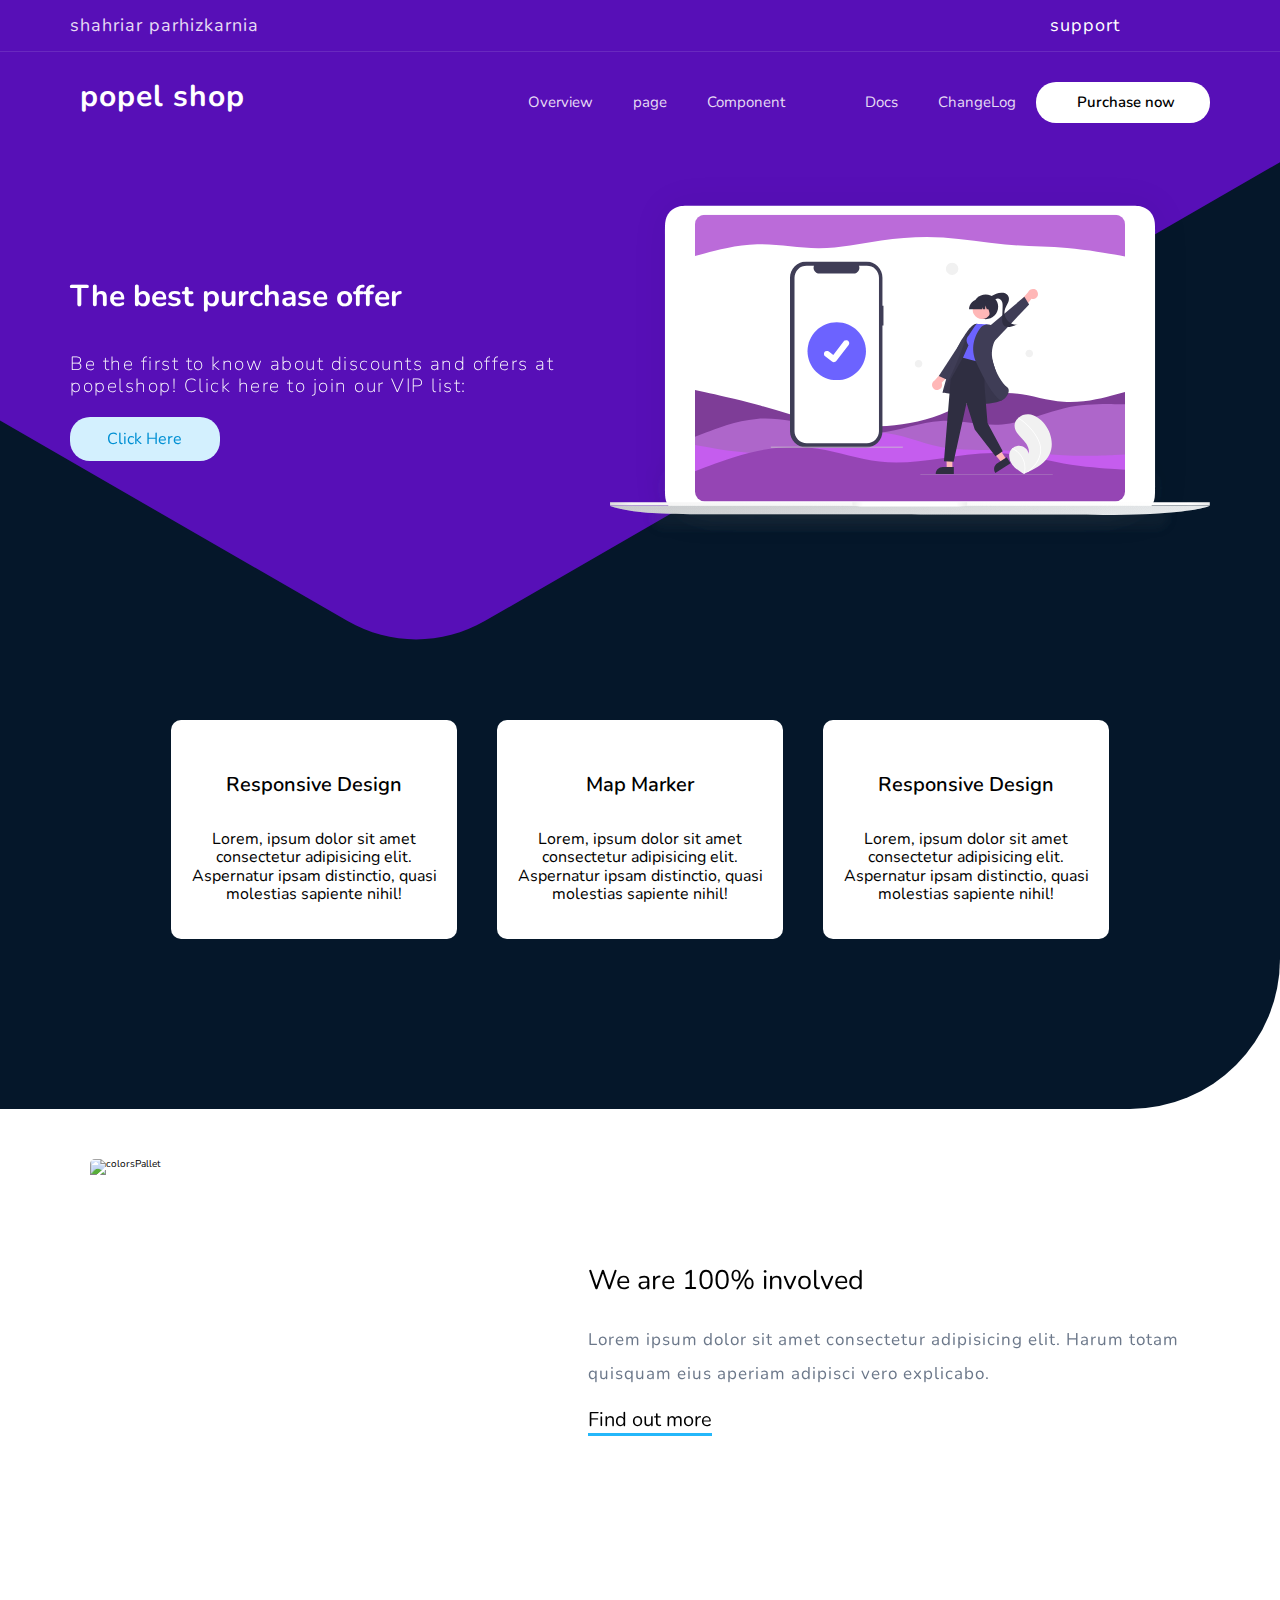
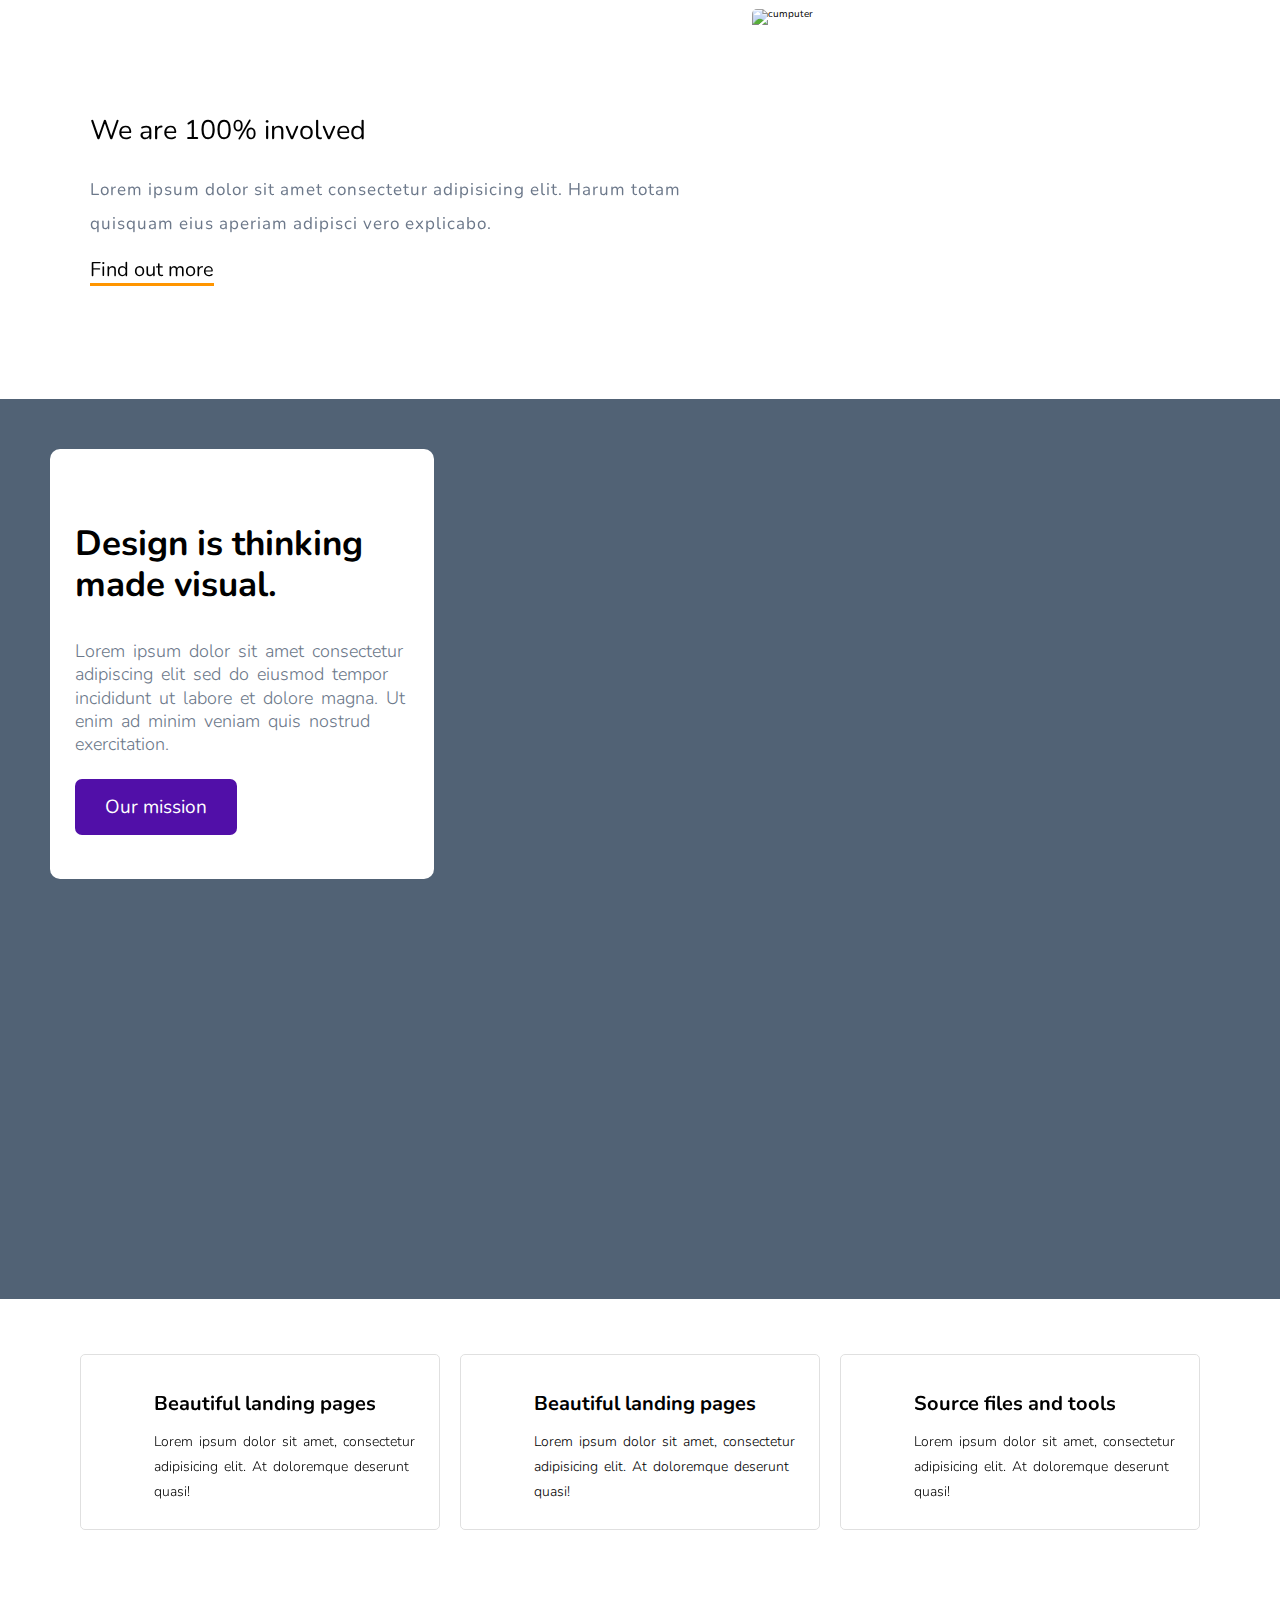
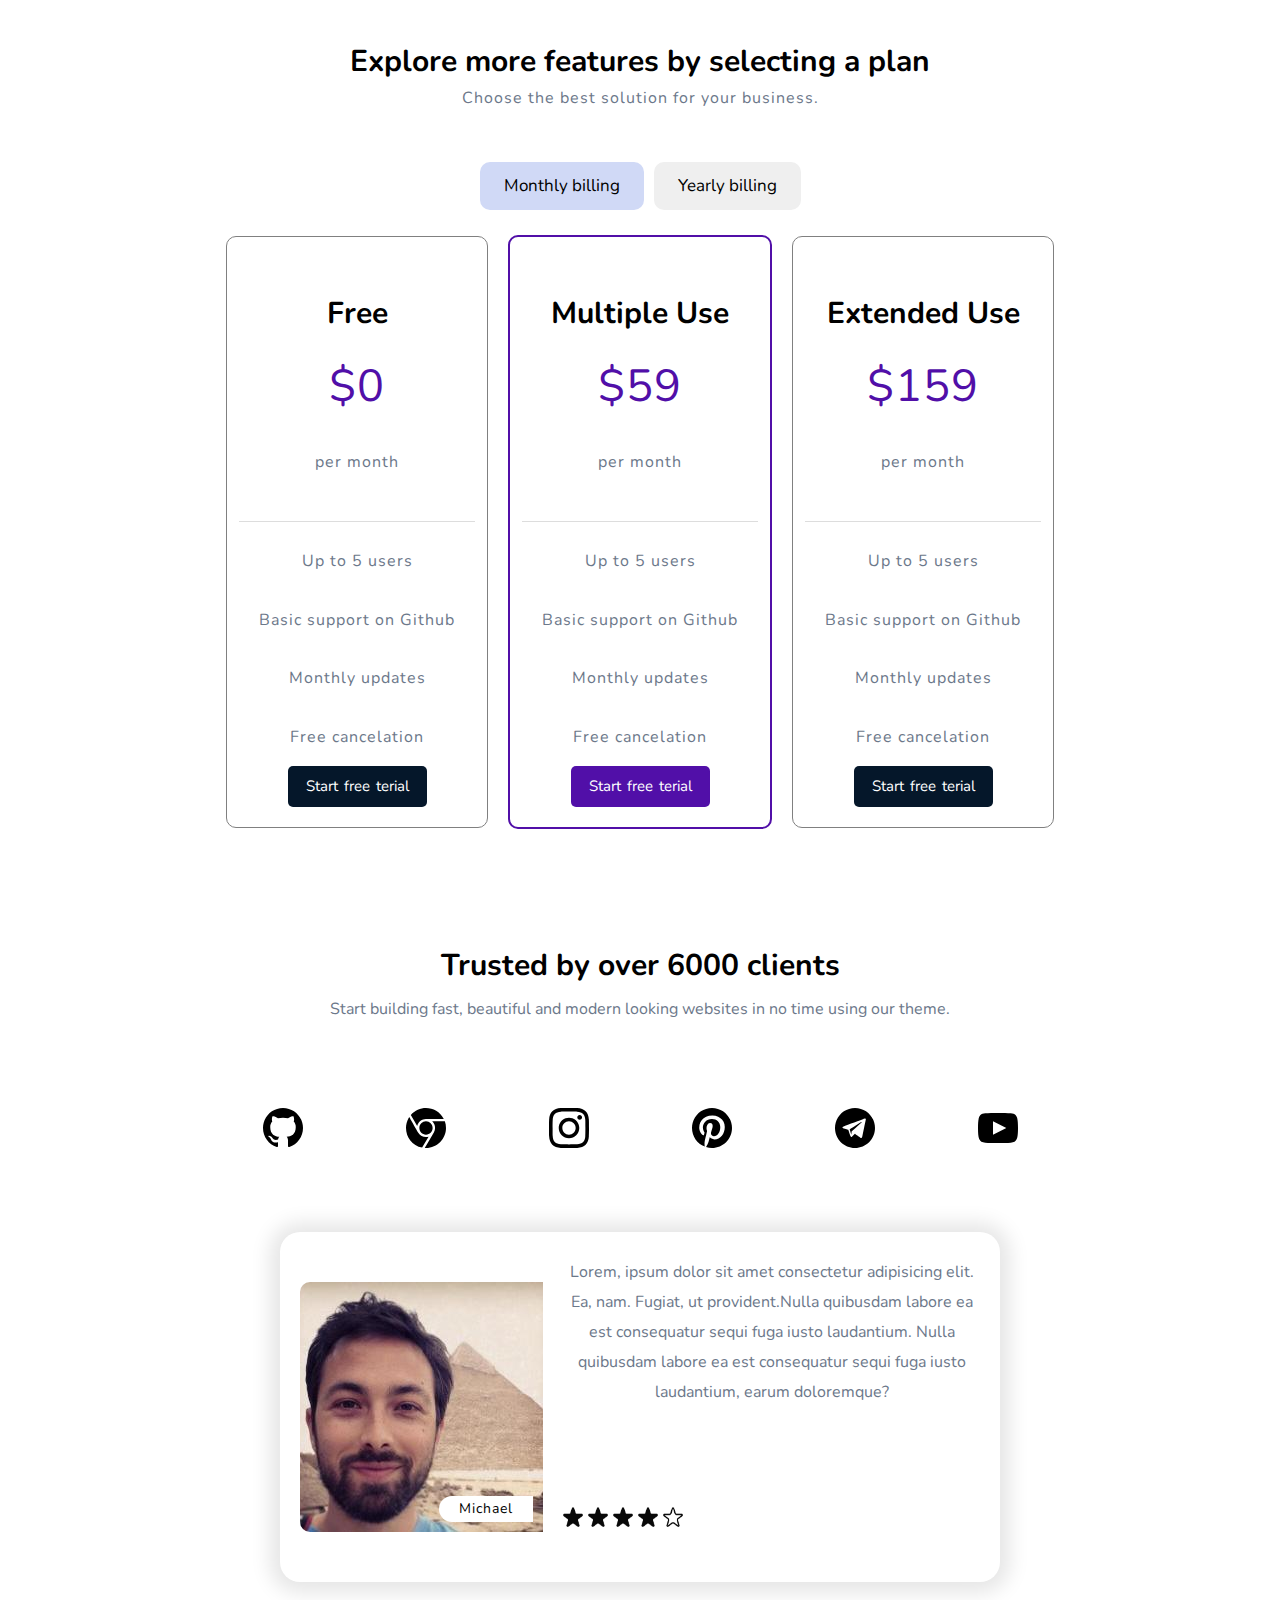
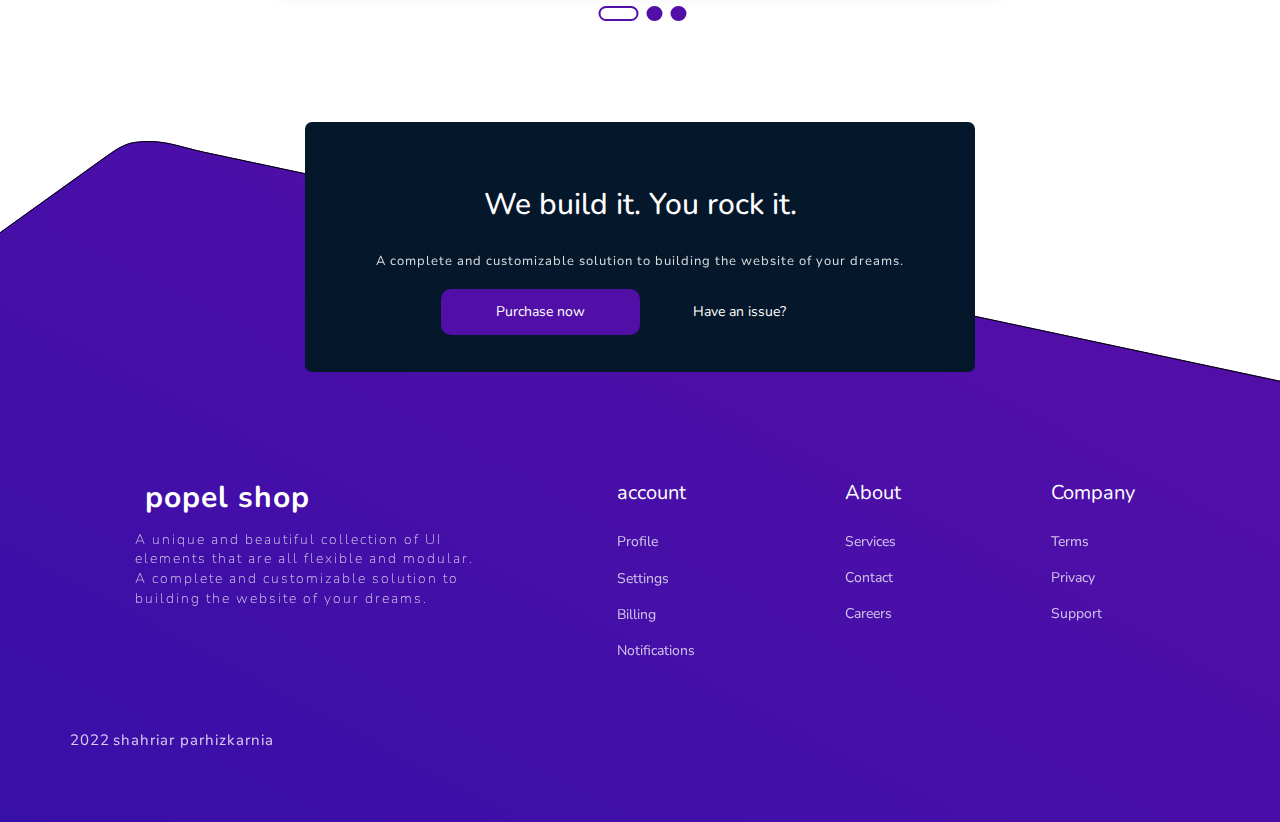
==== commit 2a45877d: "up" ====
--- a/index.html
+++ b/index.html
@@ -4,7 +4,7 @@
     <meta charset="UTF-8" />
     <meta http-equiv="X-UA-Compatible" content="IE=edge" />
     <meta name="viewport" content="width=device-width, initial-scale=1.0" />
-    <title>Document</title>
+    <title>Popel Shop</title>
     <link
       rel="stylesheet"
       href="https://pro.fontawesome.com/releases/v5.10.0/css/all.css"
@@ -16,7 +16,7 @@
     <link rel="stylesheet" href="normalize.css">
   </head>
   <body>
-    <header class="navBar-parent">
+    <header id="navBar-parent" class="navBar-parent">
       <div class="navBar-svg">
         <div class="nav-head max-width-1140">
           <div class="">
@@ -31,7 +31,6 @@
         </div>
         <div class="line"></div>
         
-        <div class="mobile-menu__screen"></div>
         <nav id="sidenav" class="nav-bottom max-width-1140 sidenav ">
               <div class="fab-logo">
                 <div class="">
@@ -45,7 +44,6 @@
               <a href="https://google.com"><li>Overview</li></a>
               <li class="nav-page-style">
                 page
-           
                 <ul class="dropdown ">
                     <div class="dropdown-parent">
                       <img src="./svg/landingpage.svg" alt="" />
@@ -86,7 +84,7 @@
               <li>ChangeLog</li>
               <div class="badge-purchase">
                 <i class="fas fa-shopping-cart"></i>
-                <a href="#plan"><li>Purchase now</li></a>
+                <a href="./register.html"><li>Purchase now</li></a>
               </div>
             </ul>
           </nav>
@@ -97,7 +95,7 @@
             <p>
               Be the first to know about discounts and offers at popelshop! Click here to join our VIP list:
             </p>
-            <a href="https://github.com/shahriarph" class="badge-button-header">Click Here</a>
+            <a href="./register.html" class="badge-button-header">Click Here</a>
           </div>
           <div class="banner-svg">
             <img class="loptop-svg" src="./svg/loptop.svg" alt="" />
@@ -243,14 +241,14 @@
       </div>
     </section>
     <!--  -->
-    <section class="plan" >
+    <section class="plan" id="plan">
       <h4>Explore more features by selecting a plan</h4>
       <span>Choose the best solution for your business.</span>
       <div class="plan-button">
         <button id="monthly-btn" class="btn-plan" autofocus>Monthly billing</button>
         <button id="yearly-btn" class="btn-plan">Yearly billing</button>
       </div>
-      <div class="plan-container"id="plan">
+      <div class="plan-container">
         <div class="sub-plan gray-border">
           <h4>Free</h4>
           <span class="plan-span-price">$0</span>
@@ -381,6 +379,45 @@
             </div>
           </div>
         </div>
+        <div class="footer-content max-width-1140">
+          <div class="footer-content-logo">
+              <i class="fab fa-atlassian"></i>
+              <span class="logo-text">popel shop</span>
+              <p>A unique and beautiful collection of UI elements that are all flexible and modular. A complete and customizable solution to building the website of your dreams.</p>
+          </div>
+          <div class="gg">
+            <div class="footer-item top-margin-item-footer">
+              <li class="item-title">account</li>
+              <li><a href="">Profile</a></li>
+              <li><a href="">Settings</a></li>
+              <li><a href="">Billing</a></li>
+              <li><a href="">Notifications</a></li>
+            </div>
+            <div class="footer-item">
+              <li class="item-title">About</li>
+              <li><a href="">Services</a></li>
+              <li><a href="">Contact</a></li>
+              <li><a href="">Careers</a></li>
+            </div>
+            <div class="footer-item">
+              <li class="item-title">Company</li>
+              <li><a href="">Terms</a></li>
+              <li><a href="">Privacy</a></li>
+              <li><a href="">Support</a></li>
+            </div>
+            </div>
+          </div>
+          <div class="footer-bottom-item max-width-1140">
+            <div class="">
+              <i class="fas fa-copyright"></i>
+              <span>2022</span>
+              <span>shahriar parhizkarnia</span>
+            </div>
+            <div class="">
+              <a href="https://www.instagram.com/shahriarph/"><i class="fab fa-instagram"></i></a>
+              <a href="https://github.com/shahriarph"><i class="fab fab fa-github"></i></a>
+            </div>
+          </div>
       </div>
       
     </footer>
--- a/style.css
+++ b/style.css
@@ -9,13 +9,10 @@
   --plan-terial-button-background: rgb(5, 23, 42);
   --footer-card-background: #05172a;
 }
-
 html {
   font-size: 62.5%;
   box-sizing: border-box;
-  scroll-behavior: smooth;
-}
-
+}
 body {
   margin: 0;
   padding: 0;
@@ -26,13 +23,11 @@
   max-width: 1140px;
   margin: 0 auto;
 }
-
 .navBar-parent {
   height: max-content;
   background-color: var(--header-background);
   border-bottom-right-radius: 15rem;
 }
-
 span {
   letter-spacing: 1px;
 }
@@ -52,7 +47,6 @@
   color: var(--header-text-color);
   font-size: 1.8rem;
 }
-
 .nav-head .fas {
   color: var(--header-text-color);
   font-size: 1.4rem;
@@ -63,18 +57,15 @@
   cursor: pointer;
   transition: 0.5s linear;
 }
-
 .nav-head .fas-hover {
   color: white;
   cursor: pointer;
 }
-
 .line {
   width: 100%;
   height: 1px;
   background-color: rgb(230, 219, 244, 0.13);
 }
-
 @media screen and (min-width: 600px) and (max-width: 1000px) {
   .nav-head-txt {
     font-size: 1.5rem;
@@ -232,7 +223,6 @@
     position: fixed;
   }
 }
-
 .badge-purchase {
   display: flex;
   align-items: center;
@@ -258,13 +248,7 @@
   cursor: pointer;
   color: black;
 }
-.dropdown-animate[data-toggle="hover"] .dropdown-menu {
-  display: block;
-  margin: 0;
-  background-color: brown;
-  transition: all 0.3s ease;
-  transform: translateX(-16px) translateY(-3px) scale(0.97);
-}
+
 .list-group {
   display: flex;
   flex-direction: column;
@@ -311,7 +295,6 @@
 ul li ul.dropdown li {
   display: block;
 }
-
 ul li ul.dropdown::before {
   position: absolute;
   z-index: -5;
@@ -391,7 +374,6 @@
   .sidenav {
     display: block;
   }
-
   ul {
     display: block;
     max-width: 80vw;
@@ -438,6 +420,7 @@
 }
 .banner-text {
   user-select: none;
+  margin-bottom: 2rem;
 }
 .banner-text h4 {
   font-weight: 700;
@@ -757,11 +740,12 @@
   height: 100vh;
   margin-top: 4rem;
   margin-bottom: 4rem;
+  background-attachment: fixed;
   background-image: url(https://images.unsplash.com/photo-1568992687947-868a62a9f521?ixlib=rb-1.2.1&ixid=MnwxMjA3fDB8MHxwaG90by1wYWdlfHx8fGVufDB8fHx8&auto=format&fit=crop&w=1332&q=80);
 }
 .team-work-fillter {
   width: 100%;
-  height: 100%;
+  height: 100vh;
   background-color: #07203b !important;
   position: absolute;
   opacity: 0.7;
@@ -807,11 +791,28 @@
     min-width: 70%;
     margin: 0;
   }
+  .team-work-fillter {
+    max-height: 100vh;
+  }
   .team-work {
     display: flex;
     justify-content: center;
     align-items: center;
   }
+  .team-work-content h3 {
+    font-size: 2.5rem;
+  }
+  .team-work-content p {
+    font-size: 1.5rem;
+  }
+}
+@media screen and (min-width: 735px) and (max-width: 737px) {
+  .team-work {
+    min-height: 130vh;
+  }
+  .team-work-fillter {
+    min-height: 130vh;
+  }
 }
 @media screen and (min-width: 500px) and (max-width: 699px) {
   .team-work-container {
@@ -822,9 +823,16 @@
     display: flex;
     justify-content: center;
     align-items: center;
+    min-height: 130vh;
+  }
+  .team-work-fillter {
+    min-height: 130vh;
   }
   .team-work-content h3 {
-    font-size: 3rem;
+    font-size: 2.3rem;
+  }
+  .team-work-content p {
+    font-size: 1.3rem;
   }
 }
 @media screen and (max-width: 499px) {
@@ -1191,12 +1199,12 @@
     margin-left: 0;
   }
 }
-@media screen and (min-width: 650px) and (max-width: 900px) {
+@media screen and (min-width: 801px) and (max-width: 900px) {
   .testimonials-slider {
     max-width: 90vw;
   }
   .testimonials-card {
-    height: 50vh;
+    height: max-content;
   }
   .card-thumb {
     width: 80%;
@@ -1216,7 +1224,7 @@
     left: 1rem;
   }
 }
-@media screen and (max-width: 649px) {
+@media screen and (max-width: 800px) {
   .testimonials-slider {
     max-width: 95vw;
   }
@@ -1280,6 +1288,10 @@
   outline: none;
   padding: 1.5rem 3rem;
   cursor: pointer;
+  -webkit-user-select: none;
+  -moz-user-select: none;
+  -ms-user-select: none;
+  user-select: none;
 }
 .btn-footer-purchase {
   background-color: var(--purpol);
@@ -1318,3 +1330,124 @@
     width: min-content;
   }
 }
+/* footer-content */
+.footer-content {
+  padding: 4rem 4rem;
+  display: flex;
+  align-items: center;
+  justify-content: space-around;
+  min-height: 40%;
+}
+.footer-content-logo {
+  max-width: 30%;
+}
+.footer-content-logo p {
+  color: white;
+  font-size: 1.4rem;
+  letter-spacing: 2px;
+  line-height: 1.4;
+  opacity: 0.8;
+  font-weight: 200;
+}
+.footer-item {
+  display: block;
+  text-align: start;
+}
+.footer-item a {
+  text-decoration: none;
+  color: #ffffff;
+  opacity: 0.75;
+}
+.footer-item a:hover {
+  opacity: 1;
+}
+.footer-item li {
+  padding: 1rem;
+  font-size: 1.4rem;
+}
+.top-margin-item-footer {
+  margin-top: 3.7rem;
+}
+.footer-item li:nth-of-type(1) {
+  font-size: 2rem;
+  margin-bottom: 1rem;
+}
+.gg {
+  display: contents;
+}
+@media screen and (max-width: 990px) {
+  .gg {
+    display: grid;
+    grid-template-columns: 1fr 1fr 1fr;
+    grid-template-rows: 1fr;
+    margin-top: 3rem;
+  }
+  .footer-content {
+    display: block;
+  }
+  .footer-content-logo {
+    max-width: 100%;
+    display: contents;
+  }
+  .top-margin-item-footer {
+    margin-top: 0;
+  }
+  .footer-item li {
+    font-size: 1.4rem;
+  }
+  .footer-content-logo p {
+    font-size: 1.4rem;
+  }
+  .footer-item li:nth-of-type(1) {
+    font-size: 1.7rem;
+    margin-bottom: 0.4rem;
+  }
+}
+@media screen and (max-width: 450px) {
+  .footer-item li {
+    font-size: 1.2rem;
+  }
+  .footer-content-logo p {
+    font-size: 1.2rem;
+  }
+  .footer-item li:nth-of-type(1) {
+    font-size: 1.6rem;
+    margin-bottom: 0.4rem;
+  }
+}
+@media screen and (min-width: 501px) and (max-width: 900px) {
+}
+/* footer-bottom-item */
+.footer-bottom-item {
+  padding: 0rem 4rem;
+  display: flex;
+  justify-content: space-between;
+}
+.footer-bottom-item .fas,
+.footer-bottom-item span {
+  font-size: 1.5rem;
+  color: white;
+  opacity: 0.8;
+}
+.footer-bottom-item .fab {
+  font-size: 1.5rem;
+  color: white;
+  opacity: 0.8;
+  padding: 0rem 1rem;
+}
+.footer-bottom-item .fab:hover {
+  opacity: 1;
+  cursor: pointer;
+}
+@media screen and (max-width: 450px) {
+  .footer-bottom-item .fas,
+  .footer-bottom-item span {
+    font-size: 1rem;
+  }
+}
+@media screen and (min-width: 451px) and (max-width: 800px) {
+  .footer-bottom-item .fas,
+  .footer-bottom-item span {
+    font-size: 1.3rem;
+  }
+}
